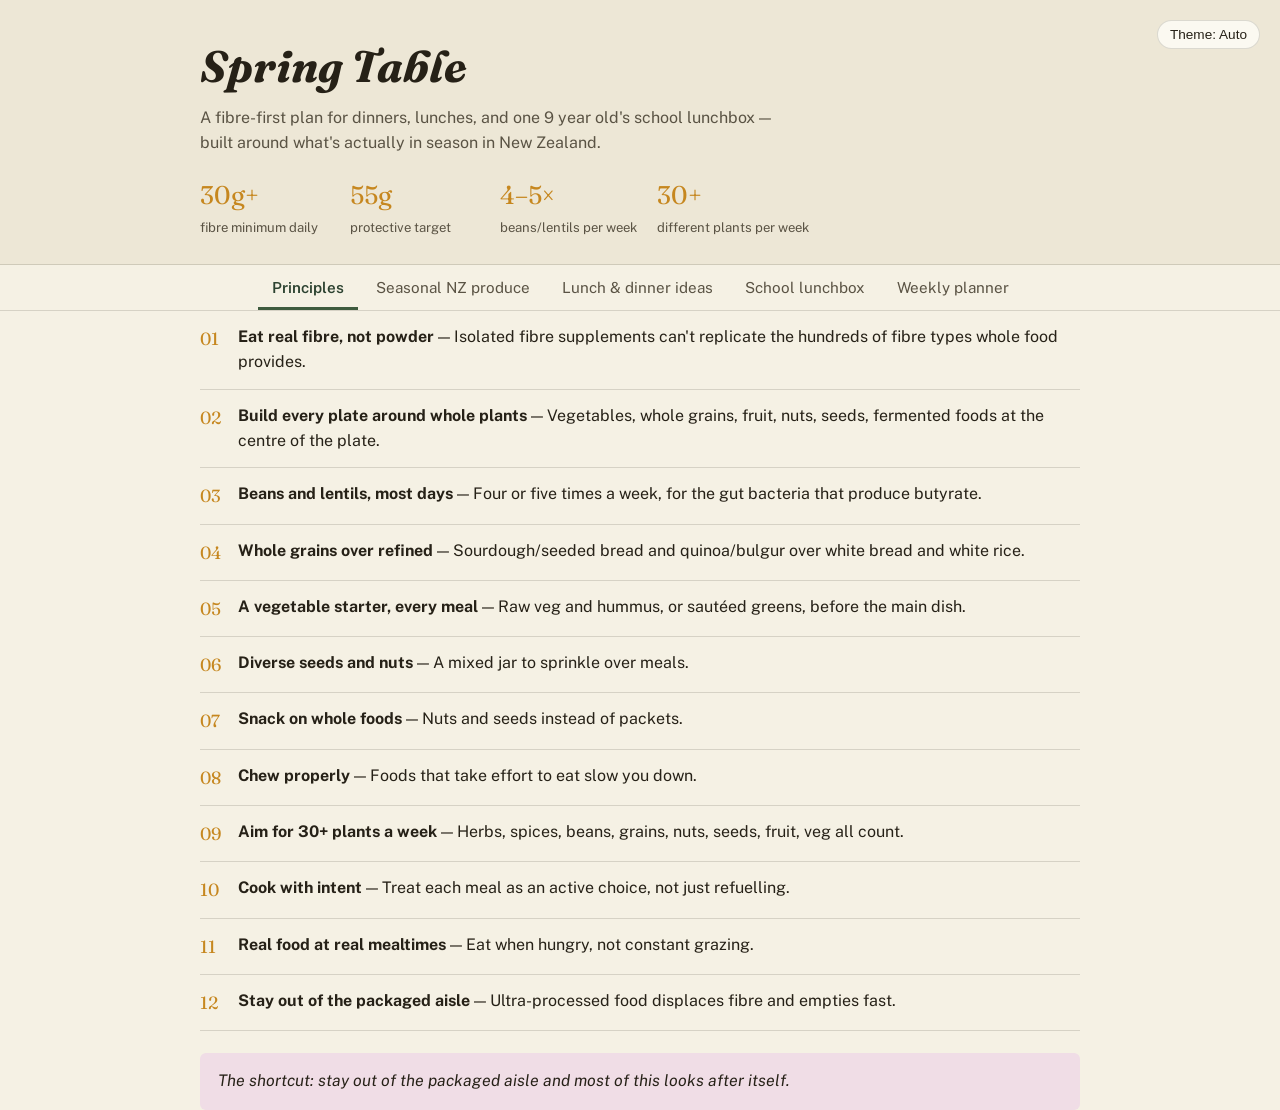
==== index.html @ 610c63c5 "Build Spring Table static app from spec Single-file HTML/CSS/JS app implementing all five sections f" ====
<!doctype html>
<html lang="en">
<head>
<meta charset="utf-8">
<meta name="viewport" content="width=device-width, initial-scale=1">
<title>Spring Table</title>
<meta name="description" content="A fibre-first meal planner for lunches, dinners, and a school lunchbox, built around New Zealand seasonal produce.">
<link rel="preconnect" href="https://fonts.googleapis.com">
<link rel="preconnect" href="https://fonts.gstatic.com" crossorigin>
<link href="https://fonts.googleapis.com/css2?family=Fraunces:ital,opsz,wght@0,9..144,300..700;1,9..144,300..700&family=Public+Sans:wght@400;500;600;700&display=swap" rel="stylesheet">
<style>
  :root {
    --paper: #F5F1E4;
    --paper-2: #EDE7D6;
    --ink: #262117;
    --ink-soft: #5A5344;
    --fern: #3E5B3E;
    --fern-deep: #2C4230;
    --mustard: #C6871F;
    --plum: #6E2F4C;
    --plum-soft: #F0DDE6;
    --line: rgba(38,33,23,.15);
    --card: #FBF9F1;
  }
  @media (prefers-color-scheme: dark) {
    :root {
      --paper: #1B1A15;
      --paper-2: #262319;
      --ink: #EDE8DA;
      --ink-soft: #B8AF9C;
      --fern: #7CB07C;
      --fern-deep: #9CCB9C;
      --mustard: #E2A94A;
      --plum: #D98BB0;
      --plum-soft: #3A2530;
      --line: rgba(237,232,218,.18);
      --card: #221F18;
    }
  }
  :root[data-theme="dark"] {
    --paper: #1B1A15; --paper-2: #262319; --ink: #EDE8DA; --ink-soft: #B8AF9C;
    --fern: #7CB07C; --fern-deep: #9CCB9C; --mustard: #E2A94A; --plum: #D98BB0;
    --plum-soft: #3A2530; --line: rgba(237,232,218,.18); --card: #221F18;
  }
  :root[data-theme="light"] {
    --paper: #F5F1E4; --paper-2: #EDE7D6; --ink: #262117; --ink-soft: #5A5344;
    --fern: #3E5B3E; --fern-deep: #2C4230; --mustard: #C6871F; --plum: #6E2F4C;
    --plum-soft: #F0DDE6; --line: rgba(38,33,23,.15); --card: #FBF9F1;
  }
  * { box-sizing: border-box; }
  html { color-scheme: light dark; }
  body {
    margin: 0;
    background: var(--paper);
    color: var(--ink);
    font-family: "Public Sans", system-ui, sans-serif;
    line-height: 1.55;
  }
  h1, h2, h3, .serif { font-family: "Fraunces", Georgia, serif; }
  a { color: var(--fern-deep); }
  .wrap { max-width: 920px; margin: 0 auto; padding: 0 20px; }

  .hero { background: var(--paper-2); border-bottom: 1px solid var(--line); padding: 32px 0 24px; position: relative; }
  .hero h1 { font-style: italic; font-size: clamp(2rem, 5vw, 2.75rem); margin: 0 0 6px; }
  .hero p.tagline { margin: 0 0 20px; color: var(--ink-soft); max-width: 60ch; }
  .theme-toggle {
    position: absolute; top: 20px; right: 20px;
    background: var(--card); border: 1px solid var(--line); border-radius: 999px;
    padding: 6px 12px; font-size: .85rem; color: var(--ink); cursor: pointer;
  }
  .stats { display: flex; flex-wrap: wrap; gap: 20px; }
  .stat { min-width: 130px; }
  .stat .num { font-family: "Fraunces", serif; font-size: 1.6rem; color: var(--mustard); display: block; }
  .stat .label { font-size: .82rem; color: var(--ink-soft); }

  nav.tabs {
    display: flex; gap: 4px; overflow-x: auto; border-bottom: 1px solid var(--line);
    background: var(--paper); position: sticky; top: 0; z-index: 5;
  }
  nav.tabs .wrap { display: flex; gap: 4px; }
  nav.tabs button {
    flex: 0 0 auto; background: none; border: none; border-bottom: 3px solid transparent;
    padding: 14px 14px 11px; font-size: .95rem; font-family: inherit; color: var(--ink-soft);
    cursor: pointer; white-space: nowrap;
  }
  nav.tabs button[aria-selected="true"] { color: var(--fern-deep); border-bottom-color: var(--fern); font-weight: 600; }

  main { padding: 28px 0 60px; }
  .panel { display: none; }
  .panel.active { display: block; }

  /* Principles */
  .principle-list { list-style: none; margin: 0; padding: 0; }
  .principle-list li { display: flex; gap: 16px; padding: 14px 0; border-bottom: 1px solid var(--line); }
  .principle-list .pnum { font-family: "Fraunces", serif; color: var(--mustard); font-size: 1.1rem; min-width: 2ch; }
  .principle-list .ptitle { font-weight: 700; }
  .callout {
    margin-top: 22px; padding: 16px 18px; background: var(--plum-soft); color: var(--ink);
    border-radius: 6px; font-style: italic;
  }

  /* Pills */
  .pillrow { display: flex; flex-wrap: wrap; gap: 8px; margin: 6px 0 18px; }
  .pill {
    border: 1px solid var(--line); background: var(--card); color: var(--ink);
    border-radius: 999px; padding: 6px 13px; font-size: .85rem; cursor: pointer; font-family: inherit;
  }
  .pill[aria-pressed="true"] { background: var(--fern); border-color: var(--fern); color: #fff; }
  .pill.tag-cat { background: var(--fern-deep); border-color: var(--fern-deep); color: #fff; cursor: default; font-size: .78rem; padding: 3px 10px; }
  .pill.tag-season { background: var(--mustard); border-color: var(--mustard); color: #2a1c04; cursor: default; font-size: .78rem; padding: 3px 10px; }
  .pill.static { cursor: default; }

  h3.groupname { margin: 18px 0 6px; font-size: 1rem; color: var(--ink-soft); text-transform: uppercase; letter-spacing: .04em; }

  /* Ideas */
  .filter-block { margin-bottom: 4px; }
  .filter-label { font-size: .8rem; color: var(--ink-soft); margin: 10px 0 4px; }
  .idea-count { color: var(--ink-soft); font-size: .9rem; margin: 4px 0 18px; }
  .idea-card { border-top: 1px solid var(--line); }
  .idea-card:last-child { border-bottom: 1px solid var(--line); }
  .idea-header {
    display: flex; align-items: center; gap: 14px; padding: 14px 0; cursor: pointer; background: none; border: none;
    width: 100%; text-align: left; font-family: inherit; color: inherit;
  }
  .idea-header .idea-main { flex: 1; min-width: 0; }
  .idea-header .idea-title { font-weight: 700; margin: 0 0 3px; }
  .idea-header .idea-desc { color: var(--ink-soft); font-size: .92rem; margin: 0 0 6px; }
  .idea-tags { display: flex; gap: 6px; flex-wrap: wrap; }
  .chevron { transition: transform .15s ease; flex: 0 0 auto; background: none; border: none; font-size: 1.1rem; color: var(--ink-soft); cursor: pointer; }
  .idea-card.expanded .chevron { transform: rotate(180deg); }
  .idea-body { display: none; padding: 0 0 22px; }
  .idea-card.expanded .idea-body { display: block; }
  .idea-cols { display: grid; grid-template-columns: 1fr 1fr; gap: 24px; }
  .idea-cols h4 { margin: 0 0 8px; font-size: .85rem; text-transform: uppercase; letter-spacing: .04em; color: var(--ink-soft); }
  .idea-cols ul, .idea-cols ol { margin: 0; padding-left: 20px; }
  .idea-cols li { margin-bottom: 4px; }
  .btn {
    display: inline-block; background: var(--fern); color: #fff; border: none; border-radius: 6px;
    padding: 9px 16px; font-size: .9rem; font-family: inherit; cursor: pointer;
  }
  .btn.secondary { background: var(--card); color: var(--ink); border: 1px solid var(--line); }
  .btn.plum { background: var(--plum); }
  .add-planner-btn { margin-top: 14px; }

  /* Lunchbox */
  .lunchbox-grid { display: grid; grid-template-columns: 1fr 1.2fr; gap: 32px; }
  .box-list { list-style: none; margin: 0 0 14px; padding: 0; min-height: 40px; }
  .box-list li {
    display: flex; justify-content: space-between; align-items: center; gap: 10px;
    background: var(--card); border: 1px solid var(--line); border-radius: 6px;
    padding: 9px 12px; margin-bottom: 8px;
  }
  .box-list button.remove { background: none; border: none; color: var(--plum); font-size: 1rem; cursor: pointer; }
  .box-empty { font-style: italic; color: var(--ink-soft); }
  .box-actions { display: flex; gap: 10px; margin-bottom: 18px; }
  .advisory {
    background: var(--plum-soft); border-radius: 6px; padding: 12px 14px; font-size: .88rem; color: var(--ink); margin-top: 20px;
  }

  /* Planner */
  .planner-actions { display: flex; gap: 10px; flex-wrap: wrap; margin-bottom: 14px; }
  .planner-scroll { overflow-x: auto; }
  table.planner { border-collapse: collapse; width: 100%; min-width: 720px; }
  table.planner th, table.planner td { border: 1px solid var(--line); padding: 8px; vertical-align: top; }
  table.planner th { background: var(--paper-2); font-weight: 600; font-size: .85rem; text-align: left; }
  table.planner td.rowlabel { background: var(--paper-2); font-weight: 600; font-size: .85rem; white-space: nowrap; }
  table.planner textarea {
    width: 100%; min-height: 64px; resize: vertical; border: 1px solid transparent; background: transparent;
    color: var(--ink); font-family: inherit; font-size: .88rem; padding: 4px;
  }
  table.planner textarea:focus { outline: 2px solid var(--fern); border-radius: 3px; }
  .planner-status { min-height: 1.2em; color: var(--fern-deep); font-size: .88rem; margin-top: 10px; }

  #toast {
    position: fixed; left: 50%; bottom: 22px; transform: translateX(-50%);
    background: var(--ink); color: var(--paper); padding: 10px 18px; border-radius: 6px;
    font-size: .88rem; opacity: 0; pointer-events: none; transition: opacity .2s ease; z-index: 50;
  }
  #toast.show { opacity: 1; }

  @media (max-width: 640px) {
    .idea-cols { grid-template-columns: 1fr; }
    .lunchbox-grid { grid-template-columns: 1fr; }
  }
</style>
</head>
<body>

<header class="hero">
  <div class="wrap">
    <button class="theme-toggle" id="themeToggle" type="button" aria-label="Toggle colour theme">Theme: Auto</button>
    <h1>Spring Table</h1>
    <p class="tagline">A fibre-first plan for dinners, lunches, and one 9 year old's school lunchbox — built around what's actually in season in New Zealand.</p>
    <div class="stats">
      <div class="stat"><span class="num">30g+</span><span class="label">fibre minimum daily</span></div>
      <div class="stat"><span class="num">55g</span><span class="label">protective target</span></div>
      <div class="stat"><span class="num">4–5×</span><span class="label">beans/lentils per week</span></div>
      <div class="stat"><span class="num">30+</span><span class="label">different plants per week</span></div>
    </div>
  </div>
</header>

<nav class="tabs" role="tablist" aria-label="Sections">
  <div class="wrap">
    <button role="tab" data-tab="principles" aria-selected="true">Principles</button>
    <button role="tab" data-tab="seasonal" aria-selected="false">Seasonal NZ produce</button>
    <button role="tab" data-tab="ideas" aria-selected="false">Lunch &amp; dinner ideas</button>
    <button role="tab" data-tab="lunchbox" aria-selected="false">School lunchbox</button>
    <button role="tab" data-tab="planner" aria-selected="false">Weekly planner</button>
  </div>
</nav>

<main class="wrap">

  <section id="tab-principles" class="panel active" role="tabpanel">
    <ol class="principle-list" id="principleList"></ol>
    <div class="callout">The shortcut: stay out of the packaged aisle and most of this looks after itself.</div>
  </section>

  <section id="tab-seasonal" class="panel" role="tabpanel">
    <div class="pillrow" id="seasonPicker"></div>
    <div id="seasonalContent"></div>
  </section>

  <section id="tab-ideas" class="panel" role="tabpanel">
    <div class="filter-block">
      <div class="filter-label">Category</div>
      <div class="pillrow" id="catFilter"></div>
      <div class="filter-label">Season</div>
      <div class="pillrow" id="seasonFilter"></div>
    </div>
    <p class="idea-count" id="ideaCount"></p>
    <div id="ideaList"></div>
  </section>

  <section id="tab-lunchbox" class="panel" role="tabpanel">
    <div class="lunchbox-grid">
      <div>
        <h2>Today's box</h2>
        <ul class="box-list" id="boxList"></ul>
        <div class="box-actions">
          <button class="btn secondary" id="clearBoxBtn" type="button">Clear box</button>
          <button class="btn" id="surpriseBtn" type="button">Surprise me</button>
        </div>
        <div class="advisory">Most NZ primary schools ask for nut-free lunchboxes. The list on the right favours seeds over nuts — swap in nut butters only if your school allows them.</div>
      </div>
      <div id="componentPicker"></div>
    </div>
  </section>

  <section id="tab-planner" class="panel" role="tabpanel">
    <div class="planner-actions">
      <button class="btn" id="fillDinnersBtn" type="button">Fill empty dinners from idea bank</button>
      <button class="btn plum" id="clearWeekBtn" type="button">Clear week</button>
    </div>
    <div class="planner-scroll">
      <table class="planner" id="plannerTable"></table>
    </div>
    <p class="planner-status" id="plannerStatus" role="status" aria-live="polite"></p>
  </section>

</main>

<div id="toast" role="status" aria-live="polite"></div>

<script>
(function () {
  "use strict";

  /* ---------- data ---------- */

  var principles = [
    ["Eat real fibre, not powder", "Isolated fibre supplements can't replicate the hundreds of fibre types whole food provides."],
    ["Build every plate around whole plants", "Vegetables, whole grains, fruit, nuts, seeds, fermented foods at the centre of the plate."],
    ["Beans and lentils, most days", "Four or five times a week, for the gut bacteria that produce butyrate."],
    ["Whole grains over refined", "Sourdough/seeded bread and quinoa/bulgur over white bread and white rice."],
    ["A vegetable starter, every meal", "Raw veg and hummus, or sautéed greens, before the main dish."],
    ["Diverse seeds and nuts", "A mixed jar to sprinkle over meals."],
    ["Snack on whole foods", "Nuts and seeds instead of packets."],
    ["Chew properly", "Foods that take effort to eat slow you down."],
    ["Aim for 30+ plants a week", "Herbs, spices, beans, grains, nuts, seeds, fruit, veg all count."],
    ["Cook with intent", "Treat each meal as an active choice, not just refuelling."],
    ["Real food at real mealtimes", "Eat when hungry, not constant grazing."],
    ["Stay out of the packaged aisle", "Ultra-processed food displaces fibre and empties fast."]
  ];

  var seasons = ["Spring", "Summer", "Autumn", "Winter"];

  var seasonalProduce = {
    Spring: {
      Vegetables: ["asparagus", "broad beans", "peas", "spring onions", "silverbeet", "spinach", "new potatoes", "radishes", "lettuce", "rocket", "broccoli"],
      Fruit: ["late navel oranges", "tangelos", "rhubarb", "first strawberries (late Nov)"],
      Herbs: ["mint", "chives", "parsley", "dill"]
    },
    Summer: {
      Vegetables: ["courgette", "tomatoes", "corn", "green beans", "cucumber", "capsicum", "beetroot", "lettuce"],
      Fruit: ["strawberries", "cherries", "apricots", "peaches", "nectarines", "blueberries", "watermelon", "plums"],
      Herbs: ["basil", "coriander", "mint"]
    },
    Autumn: {
      Vegetables: ["pumpkin", "kumara", "silverbeet", "leeks", "cauliflower", "brussels sprouts", "mushrooms", "celery"],
      Fruit: ["apples", "pears", "feijoas", "persimmons", "grapes", "quince"],
      Herbs: ["sage", "thyme", "rosemary"]
    },
    Winter: {
      Vegetables: ["broccoli", "cabbage", "cauliflower", "kale", "leeks", "swede", "parsnip", "carrots", "silverbeet"],
      Fruit: ["oranges", "mandarins", "lemons", "grapefruit", "tamarillos"],
      Herbs: ["rosemary", "thyme", "bay"]
    }
  };

  var categories = ["Beans & lentils", "Grain bowls", "Soups", "Fish & eggs", "Vegetable starters", "Snacks", "Pasta & one-pot", "Roasts & traybakes", "Salads"];

  var recipes = [
    { cat: "Beans & lentils", season: "Winter", title: "Red lentil & silverbeet dahl", desc: "A quick spiced dahl loaded with silverbeet.",
      ingredients: ["1 cup red lentils, rinsed", "1 onion, diced", "2 cloves garlic, crushed", "1 tbsp curry powder", "1 bunch silverbeet, shredded", "400ml coconut milk"],
      steps: ["Sauté onion and garlic until soft.", "Add curry powder, lentils, coconut milk and 2 cups water; simmer 20 minutes.", "Stir through silverbeet until wilted.", "Serve with rice or flatbread."] },
    { cat: "Beans & lentils", season: "Spring", title: "White bean & broad bean stew", desc: "A light spring stew of two beans and fresh herbs.",
      ingredients: ["2 cans white beans, drained", "1 cup broad beans, podded", "1 leek, sliced", "2 cups vegetable stock", "1 tbsp olive oil", "handful parsley, chopped"],
      steps: ["Soften leek in olive oil.", "Add stock and white beans; simmer 10 minutes.", "Stir in broad beans for the final 3 minutes.", "Finish with parsley and a squeeze of lemon."] },
    { cat: "Beans & lentils", season: "Summer", title: "Black bean & sweetcorn tacos", desc: "Smoky black beans and charred corn in soft tacos.",
      ingredients: ["2 cans black beans, drained", "2 corn cobs, kernels cut off", "1 tsp smoked paprika", "8 small tortillas", "1 avocado, sliced", "lime wedges"],
      steps: ["Char corn kernels in a hot dry pan.", "Add black beans and paprika; warm through.", "Warm tortillas and fill with the bean mix.", "Top with avocado and a squeeze of lime."] },
    { cat: "Beans & lentils", season: "Spring", title: "Chickpea & spinach curry", desc: "A fast midweek curry built on pantry chickpeas.",
      ingredients: ["2 cans chickpeas, drained", "1 onion, diced", "2 tbsp curry paste", "400g tin tomatoes", "200g spinach", "1 cup rice, cooked"],
      steps: ["Fry onion until soft, then stir in curry paste.", "Add tomatoes and chickpeas; simmer 15 minutes.", "Stir through spinach until wilted.", "Serve over rice."] },
    { cat: "Beans & lentils", season: "Autumn", title: "Puy lentil & mushroom ragù", desc: "An earthy lentil ragù for pasta or mash.",
      ingredients: ["1 cup puy lentils", "300g mushrooms, sliced", "1 onion, diced", "2 cloves garlic", "400g tin tomatoes", "1 tsp thyme"],
      steps: ["Cook lentils in water until just tender; drain.", "Fry onion, garlic and mushrooms until golden.", "Add tomatoes, thyme and lentils; simmer 15 minutes.", "Serve over pasta or mashed potato."] },
    { cat: "Beans & lentils", season: "Summer", title: "Butter bean & tomato bake", desc: "A one-dish bake of butter beans in a rich tomato sauce.",
      ingredients: ["2 cans butter beans, drained", "400g tin tomatoes", "1 onion, sliced", "2 cloves garlic", "1 tsp oregano", "feta, crumbled"],
      steps: ["Combine beans, tomatoes, onion, garlic and oregano in a baking dish.", "Bake at 200°C for 30 minutes.", "Scatter feta over the top before serving.", "Serve with crusty bread."] },
    { cat: "Beans & lentils", season: "Any", title: "Three-bean chilli", desc: "A hearty chilli that works from any pantry shelf.",
      ingredients: ["1 can each kidney, black and cannellini beans", "1 onion, diced", "2 tbsp chilli powder", "400g tin tomatoes", "1 capsicum, diced"],
      steps: ["Fry onion and capsicum until soft.", "Stir in chilli powder, tomatoes and beans.", "Simmer 20 minutes, stirring occasionally.", "Serve with rice or in a wrap."] },
    { cat: "Beans & lentils", season: "Summer", title: "Moroccan chickpea & apricot stew", desc: "A warmly spiced stew balancing chickpeas and dried apricot.",
      ingredients: ["2 cans chickpeas, drained", "1/2 cup dried apricots, chopped", "1 onion, diced", "1 tbsp ras el hanout", "400g tin tomatoes", "handful coriander"],
      steps: ["Fry onion until soft, then add ras el hanout.", "Add tomatoes, chickpeas and apricots; simmer 20 minutes.", "Adjust seasoning to taste.", "Finish with coriander."] },

    { cat: "Grain bowls", season: "Spring", title: "Quinoa spring bowl", desc: "Quinoa topped with the first spring vegetables.",
      ingredients: ["1 cup quinoa, cooked", "1 cup asparagus, blanched", "1/2 cup peas", "radishes, sliced", "2 tbsp olive oil", "lemon juice"],
      steps: ["Arrange quinoa in a bowl.", "Top with asparagus, peas and radish.", "Dress with olive oil and lemon juice.", "Season and serve."] },
    { cat: "Grain bowls", season: "Summer", title: "Bulgur tabbouleh with white beans", desc: "A herb-heavy tabbouleh bulked out with white beans.",
      ingredients: ["1 cup bulgur, soaked", "1 can white beans, drained", "2 tomatoes, diced", "large bunch parsley, chopped", "lemon juice", "2 tbsp olive oil"],
      steps: ["Fluff soaked bulgur with a fork.", "Fold through beans, tomato and parsley.", "Dress with lemon juice and olive oil.", "Chill briefly before serving."] },
    { cat: "Grain bowls", season: "Autumn", title: "Farro & roast pumpkin bowl", desc: "Nutty farro with sweet roasted pumpkin.",
      ingredients: ["1 cup farro, cooked", "2 cups pumpkin, cubed", "1 tbsp olive oil", "handful walnuts", "feta, crumbled", "rocket"],
      steps: ["Roast pumpkin with olive oil at 200°C for 25 minutes.", "Combine farro and rocket in a bowl.", "Top with roast pumpkin, walnuts and feta.", "Season to taste."] },
    { cat: "Grain bowls", season: "Winter", title: "Buckwheat & roasted veg bowl", desc: "Roasted winter roots over hearty buckwheat.",
      ingredients: ["1 cup buckwheat, cooked", "2 cups carrot and swede, cubed", "1 tbsp olive oil", "handful pumpkin seeds", "tahini", "lemon juice"],
      steps: ["Roast carrot and swede with olive oil at 200°C for 30 minutes.", "Spoon buckwheat into bowls.", "Top with roast vegetables and pumpkin seeds.", "Drizzle with tahini loosened with lemon juice."] },
    { cat: "Grain bowls", season: "Summer", title: "Brown rice & edamame bowl", desc: "A simple sesame bowl built for hot evenings.",
      ingredients: ["1 cup brown rice, cooked", "1 cup edamame, podded", "1 carrot, grated", "1 tbsp sesame oil", "soy sauce", "sesame seeds"],
      steps: ["Spoon rice into bowls.", "Top with edamame and grated carrot.", "Dress with sesame oil and soy sauce.", "Scatter with sesame seeds."] },
    { cat: "Grain bowls", season: "Winter", title: "Freekeh & roasted cauliflower bowl", desc: "Smoky roasted cauliflower over chewy freekeh.",
      ingredients: ["1 cup freekeh, cooked", "1/2 cauliflower, cut into florets", "1 tsp cumin", "2 tbsp olive oil", "yoghurt", "mint"],
      steps: ["Toss cauliflower with cumin and oil; roast at 220°C for 20 minutes.", "Spoon freekeh into bowls.", "Top with roasted cauliflower.", "Finish with yoghurt and mint."] },

    { cat: "Soups", season: "Any", title: "Minestrone with borlotti beans", desc: "A classic vegetable soup thickened with borlotti beans.",
      ingredients: ["1 can borlotti beans, drained", "1 onion, diced", "2 carrots, diced", "2 celery stalks, diced", "400g tin tomatoes", "1 cup small pasta"],
      steps: ["Sauté onion, carrot and celery until soft.", "Add tomatoes, beans and 1L water; simmer 15 minutes.", "Add pasta and cook until tender.", "Season and serve."] },
    { cat: "Soups", season: "Spring", title: "Spring pea & mint soup", desc: "A bright, quick soup for the first warm weeks.",
      ingredients: ["3 cups peas, fresh or frozen", "1 onion, diced", "2 cups vegetable stock", "handful mint leaves", "1 tbsp olive oil", "yoghurt to serve"],
      steps: ["Soften onion in olive oil.", "Add stock and peas; simmer 5 minutes.", "Blend with mint until smooth.", "Serve with a swirl of yoghurt."] },
    { cat: "Soups", season: "Winter", title: "Red lentil & carrot soup", desc: "A warming, simple soup for cold nights.",
      ingredients: ["1 cup red lentils", "3 carrots, chopped", "1 onion, diced", "1 tsp cumin", "1L vegetable stock", "lemon juice"],
      steps: ["Sauté onion and cumin until fragrant.", "Add carrots, lentils and stock; simmer 20 minutes.", "Blend until smooth.", "Finish with a squeeze of lemon."] },
    { cat: "Soups", season: "Autumn", title: "Kumara & coconut soup", desc: "A silky soup pairing kumara with coconut milk.",
      ingredients: ["3 kumara, peeled and chopped", "1 onion, diced", "1 tbsp curry powder", "400ml coconut milk", "2 cups vegetable stock", "coriander"],
      steps: ["Sauté onion and curry powder until fragrant.", "Add kumara, coconut milk and stock; simmer 20 minutes.", "Blend until smooth.", "Top with coriander."] },
    { cat: "Soups", season: "Winter", title: "Silverbeet & white bean soup", desc: "A simple green soup built on white beans.",
      ingredients: ["2 cans white beans, drained", "1 bunch silverbeet, shredded", "1 onion, diced", "2 cloves garlic", "1L vegetable stock", "parmesan"],
      steps: ["Sauté onion and garlic until soft.", "Add stock and beans; simmer 10 minutes, then partly mash.", "Stir through silverbeet until wilted.", "Serve with grated parmesan."] },
    { cat: "Soups", season: "Summer", title: "Tomato & butter bean soup", desc: "A rich tomato soup made hearty with butter beans.",
      ingredients: ["800g tin tomatoes", "1 can butter beans, drained", "1 onion, diced", "2 cloves garlic", "1 tsp oregano", "basil to serve"],
      steps: ["Sauté onion and garlic until soft.", "Add tomatoes, beans and oregano; simmer 15 minutes.", "Blend partially for texture.", "Top with torn basil."] },

    { cat: "Fish & eggs", season: "Any", title: "Baked fish, sautéed greens, lentils", desc: "A simple protein-and-fibre plate for any night.",
      ingredients: ["2 fish fillets", "1 cup lentils, cooked", "2 cups greens, shredded", "1 tbsp olive oil", "lemon", "garlic"],
      steps: ["Bake fish at 200°C for 12 minutes.", "Sauté greens and garlic in olive oil.", "Warm the lentils through.", "Plate together with a squeeze of lemon."] },
    { cat: "Fish & eggs", season: "Any", title: "Veg-loaded frittata", desc: "A flexible frittata for using up whatever vegetables are on hand.",
      ingredients: ["6 eggs", "2 cups mixed vegetables, chopped", "1 onion, diced", "1/4 cup milk", "feta, crumbled", "herbs"],
      steps: ["Sauté onion and vegetables until soft.", "Whisk eggs with milk and pour over the vegetables.", "Cook gently until mostly set, then scatter feta.", "Finish under the grill until set."] },
    { cat: "Fish & eggs", season: "Winter", title: "Salmon, broccoli & farro tray", desc: "A tray bake pairing salmon with winter broccoli.",
      ingredients: ["2 salmon fillets", "2 cups broccoli florets", "1 cup farro, cooked", "1 tbsp olive oil", "lemon", "garlic"],
      steps: ["Toss broccoli with oil and garlic on a tray.", "Roast at 200°C for 10 minutes, then add salmon.", "Roast a further 10 minutes until cooked through.", "Serve over farro with lemon."] },
    { cat: "Fish & eggs", season: "Summer", title: "Shakshuka with chickpeas", desc: "Eggs poached in a spiced tomato sauce with chickpeas.",
      ingredients: ["6 eggs", "1 can chickpeas, drained", "800g tin tomatoes", "1 onion, diced", "1 tsp cumin", "1 tsp paprika"],
      steps: ["Sauté onion with cumin and paprika.", "Add tomatoes and chickpeas; simmer 10 minutes.", "Make wells and crack in the eggs.", "Cover and cook until eggs are just set."] },
    { cat: "Fish & eggs", season: "Spring", title: "Tuna, white bean & rocket salad", desc: "A quick pantry salad with fresh spring rocket.",
      ingredients: ["2 cans tuna, drained", "1 can white beans, drained", "2 cups rocket", "1/2 red onion, sliced thin", "olive oil", "lemon juice"],
      steps: ["Combine tuna, beans, onion and rocket in a bowl.", "Dress with olive oil and lemon juice.", "Toss gently to combine.", "Season and serve."] },
    { cat: "Fish & eggs", season: "Any", title: "Miso-baked fish with brown rice & greens", desc: "A savoury miso glaze on baked fish, served with rice.",
      ingredients: ["2 fish fillets", "2 tbsp miso paste", "1 tbsp honey", "1 cup brown rice, cooked", "2 cups greens, steamed", "sesame seeds"],
      steps: ["Mix miso and honey and spread over fish.", "Bake at 200°C for 12 minutes.", "Steam the greens until just tender.", "Serve fish over rice and greens, scattered with sesame seeds."] },

    { cat: "Vegetable starters", season: "Any", title: "Raw veg + hummus plate", desc: "The simplest possible plant-forward starter.",
      ingredients: ["hummus", "carrot sticks", "cucumber sticks", "capsicum strips", "snap peas", "olive oil"],
      steps: ["Spread hummus over a plate.", "Arrange raw vegetables around it.", "Drizzle with olive oil.", "Serve immediately."] },
    { cat: "Vegetable starters", season: "Winter", title: "Olive-oil sautéed greens", desc: "A fast, simple way to get greens onto the plate.",
      ingredients: ["2 bunches seasonal greens", "2 cloves garlic, sliced", "2 tbsp olive oil", "chilli flakes", "lemon juice"],
      steps: ["Warm olive oil and garlic in a pan.", "Add greens and cook until wilted.", "Season with chilli flakes.", "Finish with lemon juice."] },
    { cat: "Vegetable starters", season: "Spring", title: "Roasted asparagus with lemon", desc: "A five-minute spring classic.",
      ingredients: ["1 bunch asparagus", "1 tbsp olive oil", "1 lemon", "parmesan shavings", "black pepper"],
      steps: ["Toss asparagus with olive oil.", "Roast at 220°C for 8 minutes.", "Squeeze lemon over the top.", "Finish with parmesan shavings."] },
    { cat: "Vegetable starters", season: "Winter", title: "Charred broccoli with tahini", desc: "Blackened broccoli against a creamy tahini sauce.",
      ingredients: ["1 head broccoli, cut into florets", "2 tbsp olive oil", "2 tbsp tahini", "lemon juice", "garlic", "sesame seeds"],
      steps: ["Char broccoli in a hot dry pan or under the grill.", "Whisk tahini with lemon juice, garlic and water.", "Spoon sauce over the broccoli.", "Scatter with sesame seeds."] },
    { cat: "Vegetable starters", season: "Autumn", title: "Beetroot & walnut small plate", desc: "An earthy small plate for the start of a meal.",
      ingredients: ["3 beetroot, roasted and sliced", "handful walnuts, toasted", "soft cheese", "olive oil", "balsamic vinegar"],
      steps: ["Arrange beetroot slices on a plate.", "Scatter with walnuts and soft cheese.", "Drizzle with olive oil and balsamic.", "Serve at room temperature."] },

    { cat: "Snacks", season: "Any", title: "Seed and nut mix jar", desc: "A jar of mixed seeds and nuts to sprinkle or snack on.",
      ingredients: ["pumpkin seeds", "sunflower seeds", "almonds", "walnuts", "dried cranberries"],
      steps: ["Combine all ingredients in a jar.", "Shake to mix.", "Store in a cool, dry place.", "Sprinkle over meals or eat by the handful."] },
    { cat: "Snacks", season: "Any", title: "Roasted chickpeas", desc: "A crunchy, salty snack straight from a tin of chickpeas.",
      ingredients: ["2 cans chickpeas, drained and dried", "2 tbsp olive oil", "1 tsp paprika", "salt"],
      steps: ["Toss chickpeas with oil, paprika and salt.", "Spread on a tray.", "Roast at 200°C for 30 minutes, shaking halfway.", "Cool before serving."] },
    { cat: "Snacks", season: "Autumn", title: "Apple & seed butter plate", desc: "A simple sliced-apple snack with seed butter.",
      ingredients: ["2 apples, sliced", "2 tbsp seed butter", "cinnamon", "pumpkin seeds"],
      steps: ["Arrange apple slices on a plate.", "Spoon seed butter alongside for dipping.", "Dust with cinnamon.", "Scatter with pumpkin seeds."] },
    { cat: "Snacks", season: "Any", title: "Hummus & veg sticks", desc: "A grab-and-go plant snack.",
      ingredients: ["hummus", "carrot sticks", "celery sticks", "cucumber sticks"],
      steps: ["Spoon hummus into a small container.", "Cut vegetables into sticks.", "Pack together.", "Eat within the day."] },
    { cat: "Snacks", season: "Any", title: "Homemade seed & oat bars", desc: "Nut-free bars that travel well, including in a school bag.",
      ingredients: ["2 cups rolled oats", "1/2 cup mixed seeds", "1/3 cup honey", "1/4 cup melted butter", "pinch salt"],
      steps: ["Mix oats, seeds and salt in a bowl.", "Stir through melted honey and butter.", "Press into a lined tin.", "Bake at 160°C for 20 minutes, then cool and cut into bars."] },

    { cat: "Pasta & one-pot", season: "Winter", title: "Wholegrain pasta with white beans & greens", desc: "A store-cupboard pasta dressed up with greens.",
      ingredients: ["300g wholegrain pasta", "1 can white beans, drained", "2 cups greens, shredded", "2 cloves garlic", "olive oil", "parmesan"],
      steps: ["Cook pasta according to packet instructions.", "Sauté garlic and greens in olive oil.", "Toss through pasta and beans, with a splash of pasta water.", "Finish with parmesan."] },
    { cat: "Pasta & one-pot", season: "Any", title: "Lentil bolognese", desc: "A meat-free bolognese built on green lentils.",
      ingredients: ["1 cup green lentils, cooked", "1 onion, diced", "2 carrots, diced", "800g tin tomatoes", "1 tsp oregano", "pasta to serve"],
      steps: ["Sauté onion and carrot until soft.", "Add tomatoes, oregano and lentils; simmer 20 minutes.", "Cook pasta according to packet instructions.", "Serve the sauce over pasta."] },
    { cat: "Pasta & one-pot", season: "Any", title: "One-pot chickpea & orzo stew", desc: "A single-pot stew that thickens as the orzo cooks.",
      ingredients: ["2 cans chickpeas, drained", "1 cup orzo", "800g tin tomatoes", "1 onion, diced", "2 cloves garlic", "spinach"],
      steps: ["Sauté onion and garlic until soft.", "Add tomatoes, chickpeas and 3 cups water; bring to a simmer.", "Stir in orzo and cook until tender.", "Stir through spinach to wilt."] },
    { cat: "Pasta & one-pot", season: "Autumn", title: "Pearl barley & mushroom risotto-style", desc: "A creamy, stirred barley dish standing in for risotto.",
      ingredients: ["1 cup pearl barley", "300g mushrooms, sliced", "1 onion, diced", "1L vegetable stock", "parmesan", "thyme"],
      steps: ["Sauté onion and mushrooms until golden.", "Add barley and a ladle of stock, stirring until absorbed.", "Continue adding stock gradually until barley is tender.", "Finish with parmesan and thyme."] },
    { cat: "Pasta & one-pot", season: "Spring", title: "Wholewheat pasta primavera", desc: "A light pasta tossed with the first spring vegetables.",
      ingredients: ["300g wholewheat pasta", "1 cup asparagus, chopped", "1 cup peas", "2 tbsp olive oil", "parmesan", "lemon zest"],
      steps: ["Cook pasta, adding asparagus and peas for the final 3 minutes.", "Drain, reserving a little pasta water.", "Toss with olive oil and reserved water.", "Finish with parmesan and lemon zest."] },
    { cat: "Pasta & one-pot", season: "Summer", title: "Soba noodles with edamame & sesame", desc: "A cold noodle salad for hot evenings.",
      ingredients: ["200g soba noodles", "1 cup edamame, podded", "1 carrot, julienned", "2 tbsp soy sauce", "1 tbsp sesame oil", "sesame seeds"],
      steps: ["Cook soba noodles and rinse under cold water.", "Toss with edamame and carrot.", "Dress with soy sauce and sesame oil.", "Scatter with sesame seeds and chill before serving."] },

    { cat: "Roasts & traybakes", season: "Any", title: "Chickpea & roast veg tray bake", desc: "A one-tray dinner for a low-effort night.",
      ingredients: ["2 cans chickpeas, drained", "3 cups mixed vegetables, chopped", "2 tbsp olive oil", "1 tsp cumin", "lemon"],
      steps: ["Toss chickpeas and vegetables with oil and cumin.", "Spread on a tray.", "Roast at 200°C for 30 minutes.", "Finish with a squeeze of lemon."] },
    { cat: "Roasts & traybakes", season: "Autumn", title: "Roast kumara, broccoli & lentil traybake", desc: "Sweet kumara and broccoli roasted over green lentils.",
      ingredients: ["2 kumara, cubed", "2 cups broccoli florets", "1 cup lentils, cooked", "2 tbsp olive oil", "1 tsp smoked paprika"],
      steps: ["Toss kumara and broccoli with oil and paprika.", "Roast at 200°C for 25 minutes.", "Warm lentils through.", "Serve vegetables over the lentils."] },
    { cat: "Roasts & traybakes", season: "Winter", title: "Whole roast cauliflower with tahini", desc: "A whole cauliflower roasted until tender, dressed with tahini.",
      ingredients: ["1 whole cauliflower", "2 tbsp olive oil", "1 tsp cumin", "2 tbsp tahini", "lemon juice", "pomegranate seeds"],
      steps: ["Rub the whole cauliflower with oil and cumin.", "Roast at 200°C for 45 minutes until tender.", "Whisk tahini with lemon juice and water.", "Drizzle over the cauliflower and scatter with pomegranate seeds."] },
    { cat: "Roasts & traybakes", season: "Any", title: "Roast veg & haloumi traybake with chickpeas", desc: "Salty haloumi against sweet roasted vegetables.",
      ingredients: ["3 cups mixed vegetables, chopped", "1 can chickpeas, drained", "200g haloumi, sliced", "2 tbsp olive oil", "1 tsp oregano"],
      steps: ["Toss vegetables and chickpeas with oil and oregano.", "Roast at 200°C for 25 minutes.", "Add haloumi slices for the final 10 minutes.", "Serve straight from the tray."] },
    { cat: "Roasts & traybakes", season: "Summer", title: "Baked stuffed capsicums", desc: "Summer capsicums stuffed with a grain and bean filling.",
      ingredients: ["4 capsicums, halved and deseeded", "1 cup rice, cooked", "1 can black beans, drained", "1 cup corn kernels", "1 tsp cumin", "cheese, grated"],
      steps: ["Mix rice, beans, corn and cumin.", "Spoon into capsicum halves.", "Top with cheese.", "Bake at 190°C for 30 minutes."] },

    { cat: "Salads", season: "Any", title: "Lentil & roasted veg salad", desc: "A substantial salad built on lentils and roast vegetables.",
      ingredients: ["1 cup lentils, cooked", "2 cups roasted vegetables", "handful rocket", "2 tbsp olive oil", "balsamic vinegar"],
      steps: ["Roast vegetables until tender.", "Combine lentils, rocket and roasted vegetables.", "Dress with olive oil and balsamic.", "Toss and serve."] },
    { cat: "Salads", season: "Spring", title: "Broad bean, pea & feta salad", desc: "A green, fresh salad for the first weeks of spring.",
      ingredients: ["1 cup broad beans, podded", "1 cup peas", "feta, crumbled", "mint leaves", "olive oil", "lemon juice"],
      steps: ["Blanch broad beans and peas briefly.", "Combine with feta and mint.", "Dress with olive oil and lemon juice.", "Toss gently and serve."] },
    { cat: "Salads", season: "Summer", title: "Chickpea, cucumber & herb salad", desc: "A crisp, herby salad for hot days.",
      ingredients: ["2 cans chickpeas, drained", "1 cucumber, diced", "large bunch herbs, chopped", "2 tbsp olive oil", "lemon juice", "feta"],
      steps: ["Combine chickpeas, cucumber and herbs.", "Dress with olive oil and lemon juice.", "Crumble feta over the top.", "Toss and serve."] },
    { cat: "Salads", season: "Winter", title: "Kale & white bean caesar-style salad", desc: "A hearty winter salad standing in for caesar.",
      ingredients: ["1 bunch kale, shredded", "1 can white beans, drained", "parmesan, shaved", "2 tbsp olive oil", "1 tbsp lemon juice", "1 tsp dijon mustard"],
      steps: ["Massage kale with a little olive oil to soften.", "Whisk remaining olive oil, lemon juice and mustard.", "Toss kale with beans and dressing.", "Top with shaved parmesan."] },
    { cat: "Salads", season: "Autumn", title: "Beetroot, orange & walnut salad", desc: "A classic pairing of sweet beetroot and citrus.",
      ingredients: ["3 beetroot, roasted and sliced", "2 oranges, segmented", "handful walnuts, toasted", "soft cheese", "olive oil"],
      steps: ["Arrange beetroot and orange segments on a plate.", "Scatter with walnuts and soft cheese.", "Drizzle with olive oil.", "Serve at room temperature."] }
  ];
  recipes.forEach(function (r, i) { r.id = i; });

  var lunchboxGroups = [
    { name: "Whole grain base", items: ["Seeded sourdough sandwich", "Wholegrain wrap", "Leftover quinoa", "Bulgur salad", "Oat crackers"] },
    { name: "Protein & fibre", items: ["Hummus", "Boiled egg", "Roasted chickpeas", "Leftover lentil dahl", "Cheese cubes"] },
    { name: "Vegetables", items: ["Carrot sticks", "Cucumber rounds", "Cherry tomatoes", "Snap peas", "Capsicum strips"] },
    { name: "Fruit", items: ["Apple slices", "Mandarin", "Grapes", "Rhubarb & yoghurt pot", "Kiwifruit"] },
    { name: "Seeds (nut-free friendly)", items: ["Pumpkin seed mix", "Sunflower seed mix", "Roasted chickpeas (salted)", "Homemade seed & oat bar"] }
  ];

  var days = ["Mon", "Tue", "Wed", "Thu", "Fri", "Sat", "Sun"];
  var dayNames = { Mon: "Monday", Tue: "Tuesday", Wed: "Wednesday", Thu: "Thursday", Fri: "Friday", Sat: "Saturday", Sun: "Sunday" };

  /* ---------- storage helpers ---------- */

  function loadJSON(key, fallback) {
    try {
      var raw = localStorage.getItem(key);
      if (!raw) return fallback;
      var parsed = JSON.parse(raw);
      return parsed == null ? fallback : parsed;
    } catch (e) {
      return fallback;
    }
  }
  function saveJSON(key, value) {
    try {
      localStorage.setItem(key, JSON.stringify(value));
    } catch (e) { /* ignore write failures, e.g. private browsing */ }
  }

  /* ---------- toast ---------- */

  var toastEl = document.getElementById("toast");
  var toastToken = 0;
  function showToast(msg) {
    toastToken++;
    var myToken = toastToken;
    toastEl.textContent = msg;
    toastEl.classList.add("show");
    setTimeout(function () {
      if (myToken === toastToken) toastEl.classList.remove("show");
    }, 2000);
  }

  /* ---------- theme toggle ---------- */

  var themeBtn = document.getElementById("themeToggle");
  var themeOrder = ["auto", "light", "dark"];
  var theme = loadJSON("springtable_theme", "auto");
  function applyTheme() {
    if (theme === "auto") document.documentElement.removeAttribute("data-theme");
    else document.documentElement.setAttribute("data-theme", theme);
    themeBtn.textContent = "Theme: " + theme.charAt(0).toUpperCase() + theme.slice(1);
  }
  themeBtn.addEventListener("click", function () {
    theme = themeOrder[(themeOrder.indexOf(theme) + 1) % themeOrder.length];
    saveJSON("springtable_theme", theme);
    applyTheme();
  });
  applyTheme();

  /* ---------- tabs ---------- */

  var tabButtons = document.querySelectorAll("nav.tabs button");
  tabButtons.forEach(function (btn) {
    btn.addEventListener("click", function () {
      tabButtons.forEach(function (b) { b.setAttribute("aria-selected", "false"); });
      btn.setAttribute("aria-selected", "true");
      document.querySelectorAll(".panel").forEach(function (p) { p.classList.remove("active"); });
      document.getElementById("tab-" + btn.dataset.tab).classList.add("active");
    });
  });

  /* ---------- current season ---------- */

  function getCurrentSeason() {
    var m = new Date().getMonth(); // 0 = Jan
    if (m >= 8 && m <= 10) return "Spring";
    if (m === 11 || m <= 1) return "Summer";
    if (m >= 2 && m <= 4) return "Autumn";
    return "Winter";
  }
  var currentSeason = getCurrentSeason();

  /* ---------- principles ---------- */

  var principleList = document.getElementById("principleList");
  principleList.innerHTML = principles.map(function (p, i) {
    var num = String(i + 1).padStart(2, "0");
    return '<li><span class="pnum">' + num + '</span><span><span class="ptitle">' + p[0] + '</span> — ' + p[1] + '</span></li>';
  }).join("");

  /* ---------- seasonal tab ---------- */

  var selectedSeasonalSeason = currentSeason;
  var seasonPicker = document.getElementById("seasonPicker");
  var seasonalContent = document.getElementById("seasonalContent");

  function renderSeasonPicker() {
    seasonPicker.innerHTML = seasons.map(function (s) {
      var label = s + (s === currentSeason ? " · now" : "");
      return '<button class="pill" data-season="' + s + '" aria-pressed="' + (s === selectedSeasonalSeason) + '">' + label + '</button>';
    }).join("");
  }
  function renderSeasonalContent() {
    var data = seasonalProduce[selectedSeasonalSeason];
    seasonalContent.innerHTML = ["Vegetables", "Fruit", "Herbs"].map(function (group) {
      return '<h3 class="groupname">' + group + '</h3><div class="pillrow">' +
        data[group].map(function (item) { return '<span class="pill static">' + item + '</span>'; }).join("") +
        '</div>';
    }).join("");
  }
  seasonPicker.addEventListener("click", function (e) {
    var btn = e.target.closest("button[data-season]");
    if (!btn) return;
    selectedSeasonalSeason = btn.dataset.season;
    renderSeasonPicker();
    renderSeasonalContent();
  });
  renderSeasonPicker();
  renderSeasonalContent();

  /* ---------- ideas tab ---------- */

  var selectedCat = "All";
  var selectedIdeaSeason = "All";
  var expanded = {};

  var catFilter = document.getElementById("catFilter");
  var seasonFilter = document.getElementById("seasonFilter");
  var ideaCount = document.getElementById("ideaCount");
  var ideaList = document.getElementById("ideaList");

  function renderCatFilter() {
    var all = ["All"].concat(categories);
    catFilter.innerHTML = all.map(function (c) {
      return '<button class="pill" data-cat="' + c + '" aria-pressed="' + (c === selectedCat) + '">' + c + '</button>';
    }).join("");
  }
  function renderSeasonFilter() {
    var all = ["All"].concat(seasons);
    seasonFilter.innerHTML = all.map(function (s) {
      var label = s + (s === currentSeason ? " · now" : "");
      return '<button class="pill" data-season="' + s + '" aria-pressed="' + (s === selectedIdeaSeason) + '">' + label + '</button>';
    }).join("");
  }

  function filteredRecipes() {
    return recipes.filter(function (r) {
      var catOk = selectedCat === "All" || r.cat === selectedCat;
      var seasonOk = selectedIdeaSeason === "All" || r.season === selectedIdeaSeason || r.season === "Any";
      return catOk && seasonOk;
    });
  }

  function renderIdeas() {
    var list = filteredRecipes();
    ideaCount.textContent = list.length + (list.length === 1 ? " idea" : " ideas");
    ideaList.innerHTML = list.map(function (r) {
      var isExpanded = !!expanded[r.id];
      var seasonLabel = r.season === "Any" ? "Any season" : r.season;
      return (
        '<div class="idea-card' + (isExpanded ? " expanded" : "") + '" data-id="' + r.id + '">' +
          '<button class="idea-header" type="button" aria-expanded="' + isExpanded + '">' +
            '<span class="idea-main">' +
              '<p class="idea-title">' + r.title + '</p>' +
              '<p class="idea-desc">' + r.desc + '</p>' +
              '<span class="idea-tags"><span class="pill tag-cat">' + r.cat + '</span><span class="pill tag-season">' + seasonLabel + '</span></span>' +
            '</span>' +
            '<span class="chevron" aria-hidden="true">&#9662;</span>' +
          '</button>' +
          '<div class="idea-body">' +
            '<div class="idea-cols">' +
              '<div><h4>Ingredients</h4><ul>' + r.ingredients.map(function (i) { return "<li>" + i + "</li>"; }).join("") + '</ul></div>' +
              '<div><h4>Method</h4><ol>' + r.steps.map(function (s) { return "<li>" + s + "</li>"; }).join("") + '</ol></div>' +
            '</div>' +
            '<button class="btn add-planner-btn" type="button" data-add="' + r.id + '">+ Add to planner</button>' +
          '</div>' +
        '</div>'
      );
    }).join("");
  }

  catFilter.addEventListener("click", function (e) {
    var btn = e.target.closest("button[data-cat]");
    if (!btn) return;
    selectedCat = btn.dataset.cat;
    renderCatFilter();
    renderIdeas();
  });
  seasonFilter.addEventListener("click", function (e) {
    var btn = e.target.closest("button[data-season]");
    if (!btn) return;
    selectedIdeaSeason = btn.dataset.season;
    renderSeasonFilter();
    renderIdeas();
  });
  ideaList.addEventListener("click", function (e) {
    var addBtn = e.target.closest("button[data-add]");
    if (addBtn) {
      e.stopPropagation();
      var recipe = recipes[Number(addBtn.dataset.add)];
      addRecipeToPlanner(recipe.title);
      return;
    }
    var card = e.target.closest(".idea-card");
    if (!card) return;
    var id = Number(card.dataset.id);
    expanded[id] = !expanded[id];
    renderIdeas();
  });

  renderCatFilter();
  renderSeasonFilter();
  renderIdeas();

  /* ---------- lunchbox tab ---------- */

  var box = loadJSON("springtable_box", []);
  var boxList = document.getElementById("boxList");
  var componentPicker = document.getElementById("componentPicker");

  function saveBox() { saveJSON("springtable_box", box); }

  function renderBox() {
    if (box.length === 0) {
      boxList.innerHTML = '<li class="box-empty" style="background:none;border:none;padding:4px 0;">Nothing in the box yet — add something from the right.</li>';
      return;
    }
    boxList.innerHTML = box.map(function (item, i) {
      return '<li><span>' + item + '</span><button class="remove" type="button" data-remove="' + i + '" aria-label="Remove ' + item + '">&#10005;</button></li>';
    }).join("");
  }

  function renderComponentPicker() {
    componentPicker.innerHTML = lunchboxGroups.map(function (g) {
      return '<h3 class="groupname">' + g.name + '</h3><div class="pillrow">' +
        g.items.map(function (item) { return '<button class="pill" type="button" data-item="' + item + '">' + item + '</button>'; }).join("") +
        '</div>';
    }).join("");
  }

  boxList.addEventListener("click", function (e) {
    var btn = e.target.closest("button[data-remove]");
    if (!btn) return;
    box.splice(Number(btn.dataset.remove), 1);
    saveBox();
    renderBox();
  });
  componentPicker.addEventListener("click", function (e) {
    var btn = e.target.closest("button[data-item]");
    if (!btn) return;
    box.push(btn.dataset.item);
    saveBox();
    renderBox();
  });
  document.getElementById("clearBoxBtn").addEventListener("click", function () {
    box = [];
    saveBox();
    renderBox();
  });
  document.getElementById("surpriseBtn").addEventListener("click", function () {
    box = lunchboxGroups.map(function (g) { return g.items[Math.floor(Math.random() * g.items.length)]; });
    saveBox();
    renderBox();
  });

  renderComponentPicker();
  renderBox();

  /* ---------- weekly planner ---------- */

  var plan = loadJSON("springtable_plan", {});
  var plannerTable = document.getElementById("plannerTable");
  var plannerStatus = document.getElementById("plannerStatus");
  var plannerStatusToken = 0;

  function setPlannerStatus(msg) {
    plannerStatusToken++;
    var myToken = plannerStatusToken;
    plannerStatus.textContent = msg;
    setTimeout(function () {
      if (myToken === plannerStatusToken) plannerStatus.textContent = "";
    }, 2000);
  }

  function savePlan() { saveJSON("springtable_plan", plan); }

  function renderPlanner() {
    var head = "<tr><th scope=\"col\">&nbsp;</th>" + days.map(function (d) { return "<th scope=\"col\">" + dayNames[d] + "</th>"; }).join("") + "</tr>";
    var rows = [["dinner", "Dinner"], ["kidlunch", "Kid's lunch"]].map(function (rowDef) {
      var key = rowDef[0], label = rowDef[1];
      var cells = days.map(function (d) {
        var value = plan[key + "_" + d] || "";
        var ariaLabel = dayNames[d] + " " + label.toLowerCase();
        return '<td><textarea data-key="' + key + '_' + d + '" aria-label="' + ariaLabel + '" placeholder="' + label + '&hellip;">' + value + '</textarea></td>';
      }).join("");
      return '<tr><td class="rowlabel">' + label + '</td>' + cells + '</tr>';
    }).join("");
    plannerTable.innerHTML = head + rows;
  }

  plannerTable.addEventListener("input", function (e) {
    var ta = e.target.closest("textarea[data-key]");
    if (!ta) return;
    plan[ta.dataset.key] = ta.value;
    savePlan();
    setPlannerStatus("Saved");
  });

  document.getElementById("fillDinnersBtn").addEventListener("click", function () {
    var shuffled = recipes.slice().sort(function () { return Math.random() - 0.5; });
    var idx = 0, filled = 0;
    days.forEach(function (d) {
      var key = "dinner_" + d;
      if (!plan[key] && idx < shuffled.length) {
        plan[key] = shuffled[idx].title;
        idx++;
        filled++;
      }
    });
    savePlan();
    renderPlanner();
    setPlannerStatus(filled > 0 ? "Filled " + filled + " empty dinner" + (filled === 1 ? "" : "s") + "." : "No empty dinner slots to fill.");
  });

  document.getElementById("clearWeekBtn").addEventListener("click", function () {
    if (!window.confirm("Clear the whole week's planner?")) return;
    plan = {};
    savePlan();
    renderPlanner();
    setPlannerStatus("Week cleared.");
  });

  function addRecipeToPlanner(title) {
    for (var i = 0; i < days.length; i++) {
      var key = "dinner_" + days[i];
      if (!plan[key]) {
        plan[key] = title;
        savePlan();
        renderPlanner();
        showToast("Added to " + dayNames[days[i]] + "'s dinner.");
        return;
      }
    }
    showToast("This week's dinners are already full.");
  }

  renderPlanner();
})();
</script>
</body>
</html>
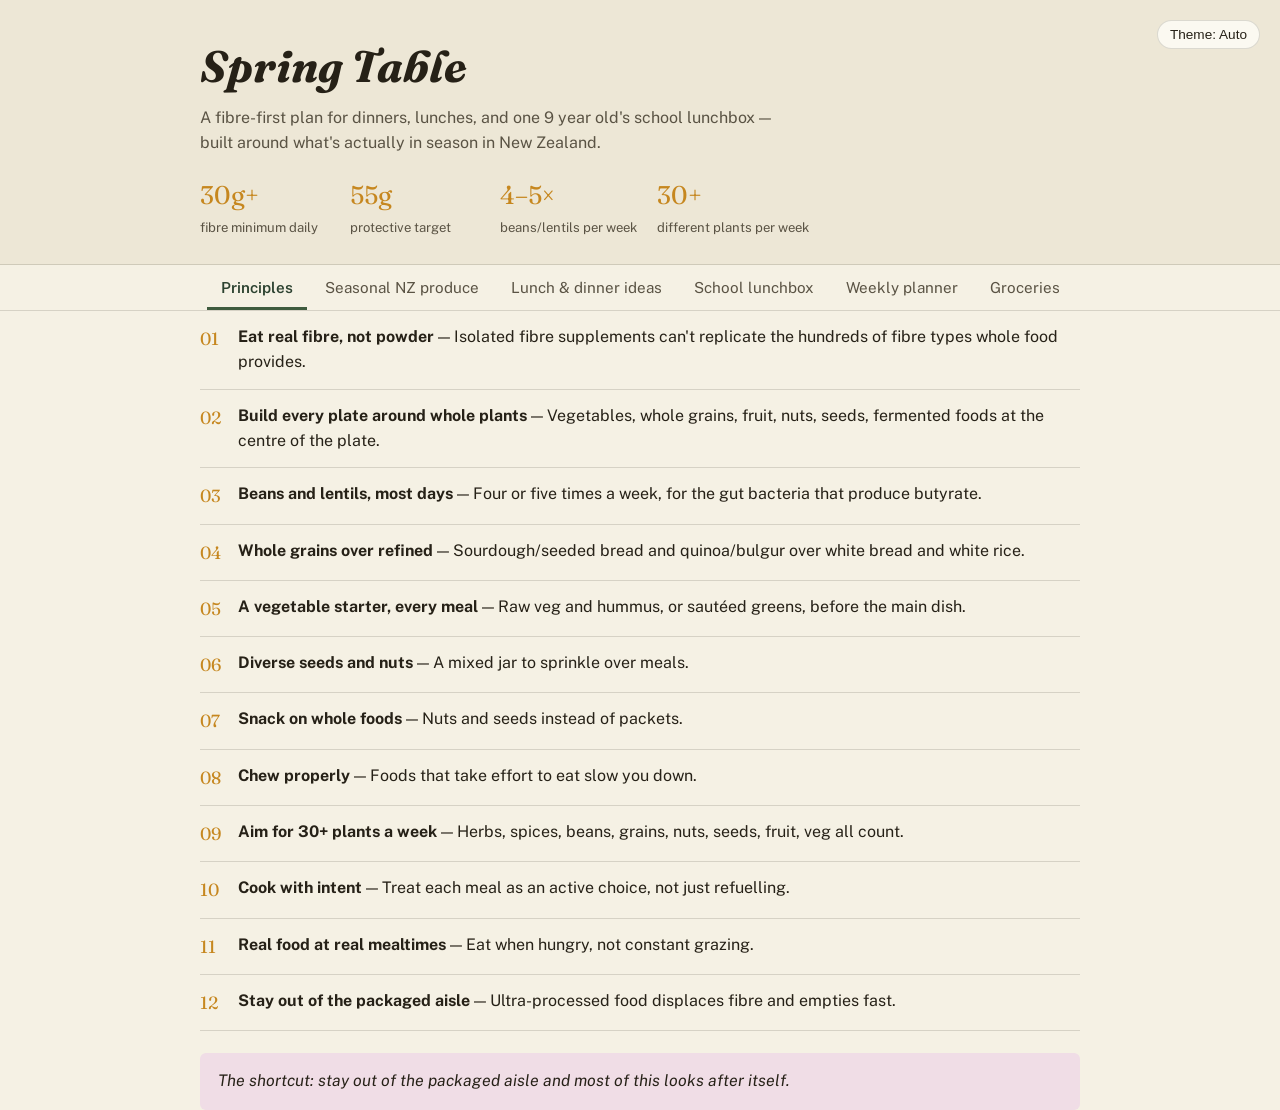
==== commit a6c4d1a9: "Let the user choose day and meal when adding a recipe to the planner Add-to-planner now opens a pick" ====
--- a/index.html
+++ b/index.html
@@ -171,6 +171,32 @@
   table.planner textarea:focus { outline: 2px solid var(--fern); border-radius: 3px; }
   .planner-status { min-height: 1.2em; color: var(--fern-deep); font-size: .88rem; margin-top: 10px; }
 
+  /* Day picker modal */
+  .modal-overlay {
+    display: none; position: fixed; inset: 0; background: rgba(20,17,10,.45);
+    align-items: center; justify-content: center; z-index: 40; padding: 20px;
+  }
+  .modal-overlay.open { display: flex; }
+  .modal {
+    background: var(--paper); border: 1px solid var(--line); border-radius: 10px;
+    padding: 22px; max-width: 420px; width: 100%; max-height: 85vh; overflow-y: auto;
+  }
+  .modal h3 { margin: 0 0 4px; font-size: 1.1rem; }
+  .modal .modal-hint { color: var(--ink-soft); font-size: .85rem; margin: 0 0 16px; }
+  .modal .pill.day-occupied { border-style: dashed; }
+  .modal .pill.day-occupied::after { content: " •"; color: var(--mustard); }
+  .modal-actions { display: flex; justify-content: flex-end; gap: 10px; margin-top: 18px; }
+
+  /* Groceries */
+  table.groceries { border-collapse: collapse; width: 100%; }
+  table.groceries th, table.groceries td { border: 1px solid var(--line); padding: 10px; text-align: left; vertical-align: top; }
+  table.groceries th { background: var(--paper-2); font-size: .85rem; }
+  table.groceries td.qty { white-space: nowrap; font-variant-numeric: tabular-nums; }
+  table.groceries .used-in { list-style: none; margin: 0; padding: 0; font-size: .85rem; color: var(--ink-soft); }
+  table.groceries .used-in li { margin-bottom: 2px; }
+  .groceries-empty { color: var(--ink-soft); font-style: italic; }
+  .groceries-note { margin-top: 16px; font-size: .85rem; color: var(--ink-soft); }
+
   #toast {
     position: fixed; left: 50%; bottom: 22px; transform: translateX(-50%);
     background: var(--ink); color: var(--paper); padding: 10px 18px; border-radius: 6px;
@@ -207,6 +233,7 @@
     <button role="tab" data-tab="ideas" aria-selected="false">Lunch &amp; dinner ideas</button>
     <button role="tab" data-tab="lunchbox" aria-selected="false">School lunchbox</button>
     <button role="tab" data-tab="planner" aria-selected="false">Weekly planner</button>
+    <button role="tab" data-tab="groceries" aria-selected="false">Groceries</button>
   </div>
 </nav>
 
@@ -259,9 +286,29 @@
     <p class="planner-status" id="plannerStatus" role="status" aria-live="polite"></p>
   </section>
 
+  <section id="tab-groceries" class="panel" role="tabpanel">
+    <p class="modal-hint">Built automatically from every recipe in this week's planner. Matching ingredients are combined and show which recipe (and day) they're needed for.</p>
+    <div id="groceriesContent"></div>
+  </section>
+
 </main>
 
 <div id="toast" role="status" aria-live="polite"></div>
+
+<div class="modal-overlay" id="dayPickerOverlay">
+  <div class="modal" role="dialog" aria-modal="true" aria-labelledby="dayPickerTitle">
+    <h3 id="dayPickerTitle">Add to planner</h3>
+    <p class="modal-hint" id="dayPickerHint"></p>
+    <div class="filter-label">Meal</div>
+    <div class="pillrow" id="mealPicker"></div>
+    <div class="filter-label">Day</div>
+    <div class="pillrow" id="dayPickerDays"></div>
+    <div class="modal-actions">
+      <button class="btn secondary" id="dayPickerCancel" type="button">Cancel</button>
+      <button class="btn" id="dayPickerConfirm" type="button" disabled>Add</button>
+    </div>
+  </div>
+</div>
 
 <script>
 (function () {
@@ -331,7 +378,7 @@
       ingredients: ["2 cans butter beans, drained", "400g tin tomatoes", "1 onion, sliced", "2 cloves garlic", "1 tsp oregano", "feta, crumbled"],
       steps: ["Combine beans, tomatoes, onion, garlic and oregano in a baking dish.", "Bake at 200°C for 30 minutes.", "Scatter feta over the top before serving.", "Serve with crusty bread."] },
     { cat: "Beans & lentils", season: "Any", title: "Three-bean chilli", desc: "A hearty chilli that works from any pantry shelf.",
-      ingredients: ["1 can each kidney, black and cannellini beans", "1 onion, diced", "2 tbsp chilli powder", "400g tin tomatoes", "1 capsicum, diced"],
+      ingredients: ["1 can kidney beans, drained", "1 can black beans, drained", "1 can cannellini beans, drained", "1 onion, diced", "2 tbsp chilli powder", "400g tin tomatoes", "1 capsicum, diced"],
       steps: ["Fry onion and capsicum until soft.", "Stir in chilli powder, tomatoes and beans.", "Simmer 20 minutes, stirring occasionally.", "Serve with rice or in a wrap."] },
     { cat: "Beans & lentils", season: "Summer", title: "Moroccan chickpea & apricot stew", desc: "A warmly spiced stew balancing chickpeas and dried apricot.",
       ingredients: ["2 cans chickpeas, drained", "1/2 cup dried apricots, chopped", "1 onion, diced", "1 tbsp ras el hanout", "400g tin tomatoes", "handful coriander"],
@@ -478,6 +525,8 @@
       steps: ["Arrange beetroot and orange segments on a plate.", "Scatter with walnuts and soft cheese.", "Drizzle with olive oil.", "Serve at room temperature."] }
   ];
   recipes.forEach(function (r, i) { r.id = i; });
+  var recipesByTitle = {};
+  recipes.forEach(function (r) { recipesByTitle[r.title] = r; });
 
   var lunchboxGroups = [
     { name: "Whole grain base", items: ["Seeded sourdough sandwich", "Wholegrain wrap", "Leftover quinoa", "Bulgur salad", "Oat crackers"] },
@@ -785,6 +834,7 @@
     if (!ta) return;
     plan[ta.dataset.key] = ta.value;
     savePlan();
+    renderGroceries();
     setPlannerStatus("Saved");
   });
 
@@ -801,6 +851,7 @@
     });
     savePlan();
     renderPlanner();
+    renderGroceries();
     setPlannerStatus(filled > 0 ? "Filled " + filled + " empty dinner" + (filled === 1 ? "" : "s") + "." : "No empty dinner slots to fill.");
   });
 
@@ -809,24 +860,244 @@
     plan = {};
     savePlan();
     renderPlanner();
+    renderGroceries();
     setPlannerStatus("Week cleared.");
   });
 
+  /* ---------- add-to-planner day/meal picker ---------- */
+
+  var mealOptions = [["dinner", "Dinner"], ["kidlunch", "Kid's lunch"]];
+  var dayPickerOverlay = document.getElementById("dayPickerOverlay");
+  var dayPickerTitle = document.getElementById("dayPickerTitle");
+  var dayPickerHint = document.getElementById("dayPickerHint");
+  var mealPicker = document.getElementById("mealPicker");
+  var dayPickerDays = document.getElementById("dayPickerDays");
+  var dayPickerConfirm = document.getElementById("dayPickerConfirm");
+  var dayPickerCancel = document.getElementById("dayPickerCancel");
+
+  var pendingRecipeTitle = null;
+  var pickerMeal = "dinner";
+  var pickerDay = null;
+
+  function renderMealPicker() {
+    mealPicker.innerHTML = mealOptions.map(function (m) {
+      return '<button class="pill" type="button" data-meal="' + m[0] + '" aria-pressed="' + (m[0] === pickerMeal) + '">' + m[1] + '</button>';
+    }).join("");
+  }
+  function renderDayPickerDays() {
+    dayPickerDays.innerHTML = days.map(function (d) {
+      var existing = plan[pickerMeal + "_" + d];
+      var occupied = !!existing;
+      var label = dayNames[d] + (occupied ? " (has: " + existing.slice(0, 24) + (existing.length > 24 ? "…" : "") + ")" : "");
+      return '<button class="pill' + (occupied ? " day-occupied" : "") + '" type="button" data-day="' + d + '" aria-pressed="' + (d === pickerDay) + '" title="' + label.replace(/"/g, "&quot;") + '">' + dayNames[d] + '</button>';
+    }).join("");
+  }
+  function openDayPicker(title) {
+    pendingRecipeTitle = title;
+    pickerMeal = "dinner";
+    pickerDay = null;
+    dayPickerTitle.textContent = 'Add "' + title + '" to the planner';
+    dayPickerHint.textContent = "Choose a meal and a day. Days marked • already have something planned.";
+    renderMealPicker();
+    renderDayPickerDays();
+    dayPickerConfirm.disabled = true;
+    dayPickerOverlay.classList.add("open");
+  }
+  function closeDayPicker() {
+    dayPickerOverlay.classList.remove("open");
+    pendingRecipeTitle = null;
+    pickerDay = null;
+  }
+  mealPicker.addEventListener("click", function (e) {
+    var btn = e.target.closest("button[data-meal]");
+    if (!btn) return;
+    pickerMeal = btn.dataset.meal;
+    pickerDay = null;
+    dayPickerConfirm.disabled = true;
+    renderMealPicker();
+    renderDayPickerDays();
+  });
+  dayPickerDays.addEventListener("click", function (e) {
+    var btn = e.target.closest("button[data-day]");
+    if (!btn) return;
+    pickerDay = btn.dataset.day;
+    dayPickerConfirm.disabled = false;
+    renderDayPickerDays();
+  });
+  dayPickerCancel.addEventListener("click", closeDayPicker);
+  dayPickerOverlay.addEventListener("click", function (e) {
+    if (e.target === dayPickerOverlay) closeDayPicker();
+  });
+  document.addEventListener("keydown", function (e) {
+    if (e.key === "Escape" && dayPickerOverlay.classList.contains("open")) closeDayPicker();
+  });
+  dayPickerConfirm.addEventListener("click", function () {
+    if (!pendingRecipeTitle || !pickerDay) return;
+    var key = pickerMeal + "_" + pickerDay;
+    var mealLabel = mealOptions.filter(function (m) { return m[0] === pickerMeal; })[0][1];
+    if (plan[key] && !window.confirm("Replace what's already in " + dayNames[pickerDay] + "'s " + mealLabel.toLowerCase() + "?")) return;
+    plan[key] = pendingRecipeTitle;
+    savePlan();
+    renderPlanner();
+    renderGroceries();
+    showToast("Added to " + dayNames[pickerDay] + "'s " + mealLabel.toLowerCase() + ".");
+    closeDayPicker();
+  });
+
   function addRecipeToPlanner(title) {
-    for (var i = 0; i < days.length; i++) {
-      var key = "dinner_" + days[i];
-      if (!plan[key]) {
-        plan[key] = title;
-        savePlan();
-        renderPlanner();
-        showToast("Added to " + dayNames[days[i]] + "'s dinner.");
-        return;
+    openDayPicker(title);
+  }
+
+  /* ---------- groceries ---------- */
+
+  var UNIT_MAP = {
+    cup: "cup", cups: "cup",
+    tbsp: "tbsp", tablespoon: "tbsp", tablespoons: "tbsp",
+    tsp: "tsp", teaspoon: "tsp", teaspoons: "tsp",
+    g: "g", gram: "g", grams: "g",
+    kg: "kg", ml: "ml",
+    l: "L", litre: "L", litres: "L",
+    can: "can", cans: "can",
+    tin: "tin", tins: "tin",
+    clove: "clove", cloves: "clove",
+    bunch: "bunch", bunches: "bunch",
+    handful: "handful", handfuls: "handful",
+    cob: "cob", cobs: "cob",
+    slice: "slice", slices: "slice",
+    fillet: "fillet", fillets: "fillet",
+    block: "block", pinch: "pinch"
+  };
+  var IMPLICIT_QTY_UNITS = ["can", "tin", "bunch", "handful", "clove", "block", "pinch"];
+
+  function parseQtyToken(tok) {
+    var frac = tok.match(/^(\d+)\/(\d+)$/);
+    if (frac) return parseInt(frac[1], 10) / parseInt(frac[2], 10);
+    if (/^\d+(\.\d+)?$/.test(tok)) return parseFloat(tok);
+    return null;
+  }
+
+  var ATTACHED_UNIT_MAP = { g: "g", kg: "kg", ml: "ml", l: "L" };
+
+  function parseIngredient(raw) {
+    var commaIdx = raw.indexOf(",");
+    var main = commaIdx >= 0 ? raw.slice(0, commaIdx).trim() : raw.trim();
+    var words = main.split(/\s+/);
+
+    var qty = null, fusedQty = null, fusedUnit = null;
+    var headMatch = (words[0] || "").match(/^(\d+\/\d+|\d+(?:\.\d+)?)([a-zA-Z]*)$/);
+    if (headMatch) {
+      var numVal = parseQtyToken(headMatch[1]);
+      var attachedLetters = headMatch[2] ? headMatch[2].toLowerCase() : "";
+      words = words.slice(1);
+      if (attachedLetters === "") {
+        qty = numVal; // plain leading count, e.g. "2 cans", "6 eggs"
+      } else {
+        fusedQty = numVal; // number fused to a unit, e.g. "400g"
+        fusedUnit = ATTACHED_UNIT_MAP[attachedLetters] || null;
       }
     }
-    showToast("This week's dinners are already full.");
+
+    var wordUnit = null;
+    if (words.length > 0) {
+      var w0 = words[0].toLowerCase().replace(/[^a-z]/g, "");
+      if (UNIT_MAP[w0]) { wordUnit = UNIT_MAP[w0]; words = words.slice(1); }
+    }
+
+    var unit;
+    if (wordUnit) {
+      unit = wordUnit;
+      if (qty === null && IMPLICIT_QTY_UNITS.indexOf(unit) !== -1) qty = 1;
+    } else if (fusedUnit) {
+      unit = fusedUnit;
+      qty = fusedQty;
+    } else {
+      unit = null;
+    }
+
+    var item = words.join(" ").trim();
+    if (!item) item = main;
+    return { qty: qty, unit: unit, item: item, key: item.toLowerCase() };
+  }
+
+  function formatQty(n) {
+    var whole = Math.floor(n);
+    var frac = n - whole;
+    var fracLabel = "";
+    if (Math.abs(frac - 0.5) < 0.01) fracLabel = "½";
+    else if (Math.abs(frac - 0.25) < 0.01) fracLabel = "¼";
+    else if (Math.abs(frac - 0.75) < 0.01) fracLabel = "¾";
+    else if (Math.abs(frac - 1 / 3) < 0.02) fracLabel = "⅓";
+    else if (Math.abs(frac - 2 / 3) < 0.02) fracLabel = "⅔";
+    if (fracLabel) return (whole > 0 ? whole + " " : "") + fracLabel;
+    return String(Math.round(n * 100) / 100);
+  }
+
+  function plannerOccurrences() {
+    var out = [];
+    mealOptions.forEach(function (m) {
+      days.forEach(function (d) {
+        var value = plan[m[0] + "_" + d];
+        if (value) out.push({ title: value, meal: m[1], day: d });
+      });
+    });
+    return out;
+  }
+
+  function renderGroceries() {
+    var container = document.getElementById("groceriesContent");
+    var occurrences = plannerOccurrences();
+    var groups = {};
+    var unrecognized = [];
+
+    occurrences.forEach(function (occ) {
+      var recipe = recipesByTitle[occ.title];
+      if (!recipe) { unrecognized.push(occ); return; }
+      recipe.ingredients.forEach(function (ing) {
+        var p = parseIngredient(ing);
+        var groupKey = p.key + "|" + (p.unit || "");
+        if (!groups[groupKey]) groups[groupKey] = { item: p.item, unit: p.unit, qty: 0, hasQty: false, entries: [] };
+        var g = groups[groupKey];
+        if (p.qty !== null) { g.qty += p.qty; g.hasQty = true; }
+        g.entries.push({ title: recipe.title, day: occ.day, meal: occ.meal, qty: p.qty, unit: p.unit });
+      });
+    });
+
+    var keys = Object.keys(groups).sort(function (a, b) { return groups[a].item.localeCompare(groups[b].item); });
+
+    if (keys.length === 0) {
+      container.innerHTML = '<p class="groceries-empty">Nothing in the planner yet — add recipes from the idea bank and they’ll show up here as a shopping list.</p>';
+      return;
+    }
+
+    var PLURAL_UNITS = ["cup", "can", "tin", "clove", "bunch", "handful", "cob", "slice", "fillet", "block"];
+    function unitLabel(unit, qty) {
+      if (!unit) return "";
+      var plural = qty !== 1 && PLURAL_UNITS.indexOf(unit) !== -1;
+      return " " + unit + (plural ? "s" : "");
+    }
+
+    var rows = keys.map(function (k) {
+      var g = groups[k];
+      var qtyText = g.hasQty ? formatQty(g.qty) + unitLabel(g.unit, g.qty) : "as needed";
+      var usedIn = g.entries.map(function (e) {
+        var amount = e.qty !== null ? " (" + formatQty(e.qty) + unitLabel(e.unit, e.qty) + ")" : "";
+        return "<li>" + e.title + " — " + dayNames[e.day] + " " + e.meal.toLowerCase() + amount + "</li>";
+      }).join("");
+      return "<tr><td>" + g.item + "</td><td class=\"qty\">" + qtyText + "</td><td><ul class=\"used-in\">" + usedIn + "</ul></td></tr>";
+    }).join("");
+
+    var html = '<table class="groceries"><thead><tr><th scope="col">Ingredient</th><th scope="col">Quantity</th><th scope="col">Used in</th></tr></thead><tbody>' + rows + '</tbody></table>';
+
+    if (unrecognized.length > 0) {
+      html += '<p class="groceries-note">Not included above (typed directly into the planner, not from the idea bank): ' +
+        unrecognized.map(function (u) { return u.title + " (" + dayNames[u.day] + " " + u.meal.toLowerCase() + ")"; }).join(", ") + ".</p>";
+    }
+
+    container.innerHTML = html;
   }
 
   renderPlanner();
+  renderGroceries();
 })();
 </script>
 </body>
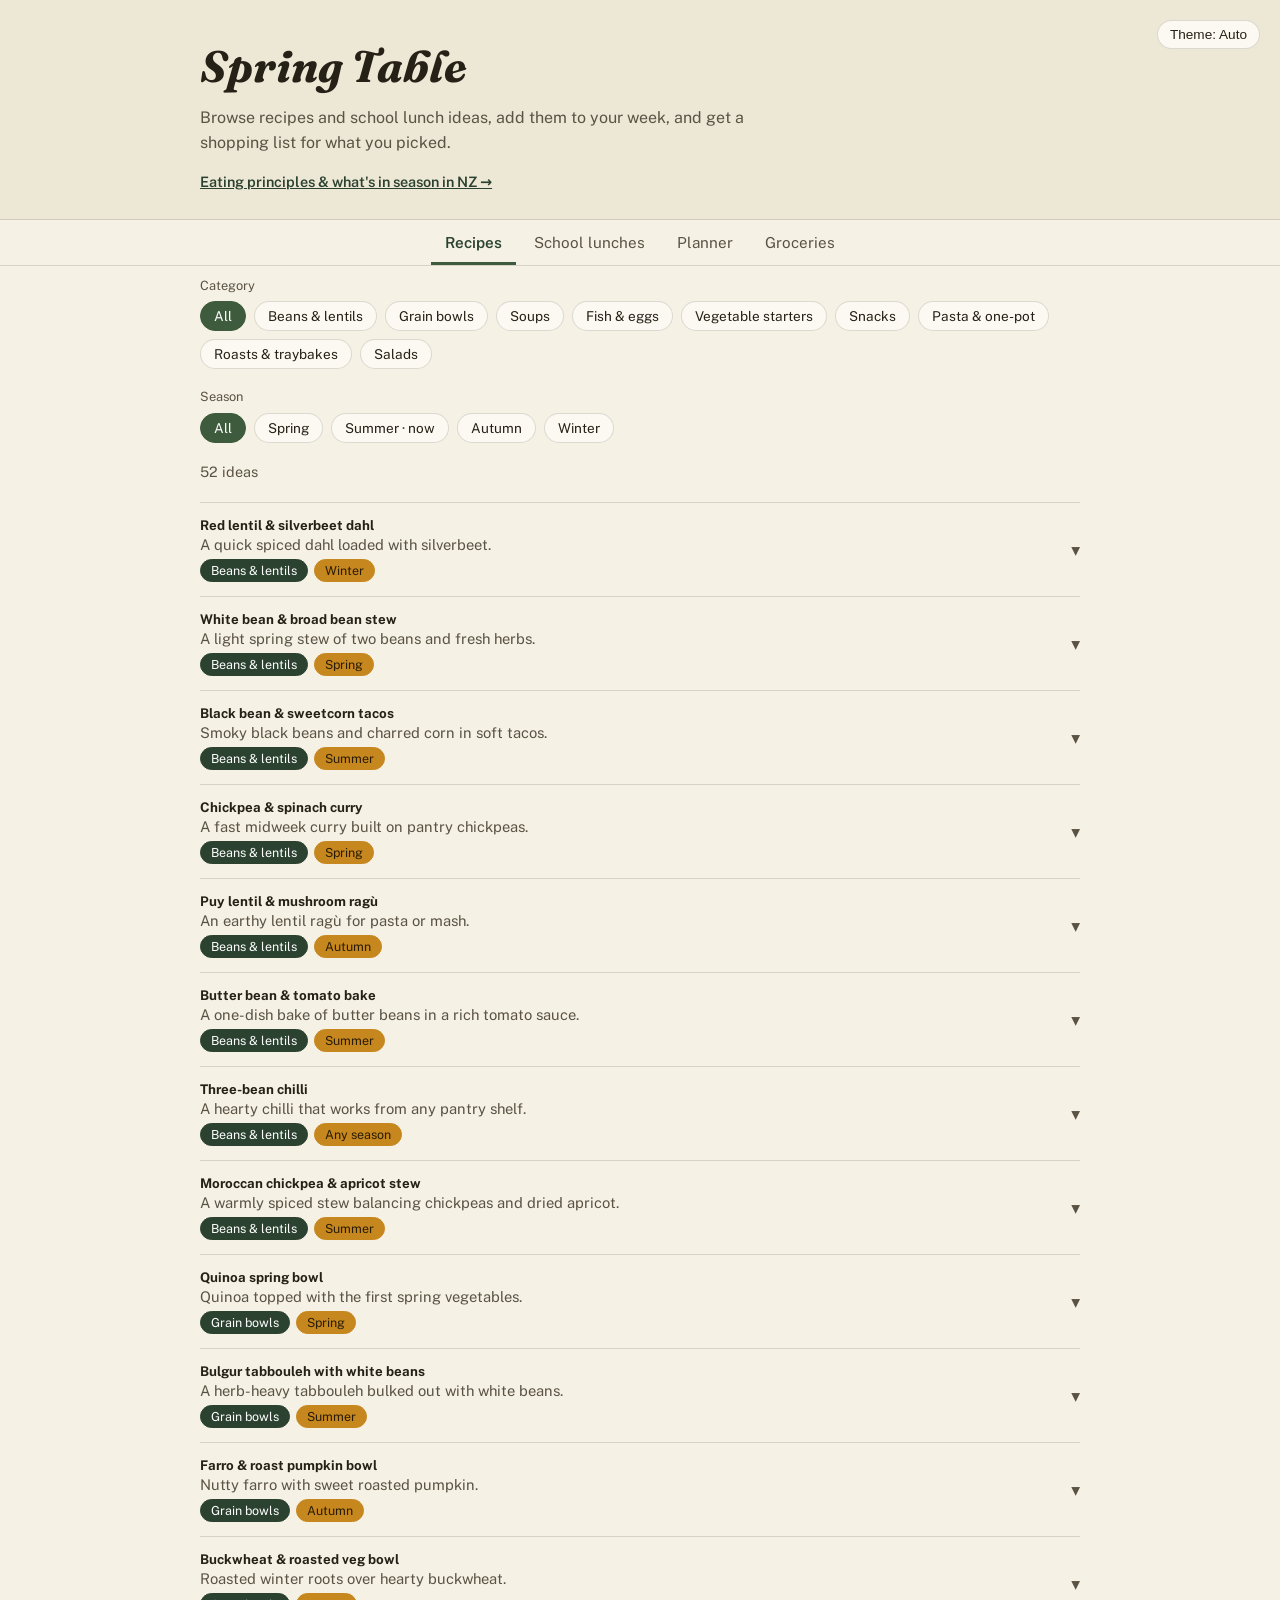
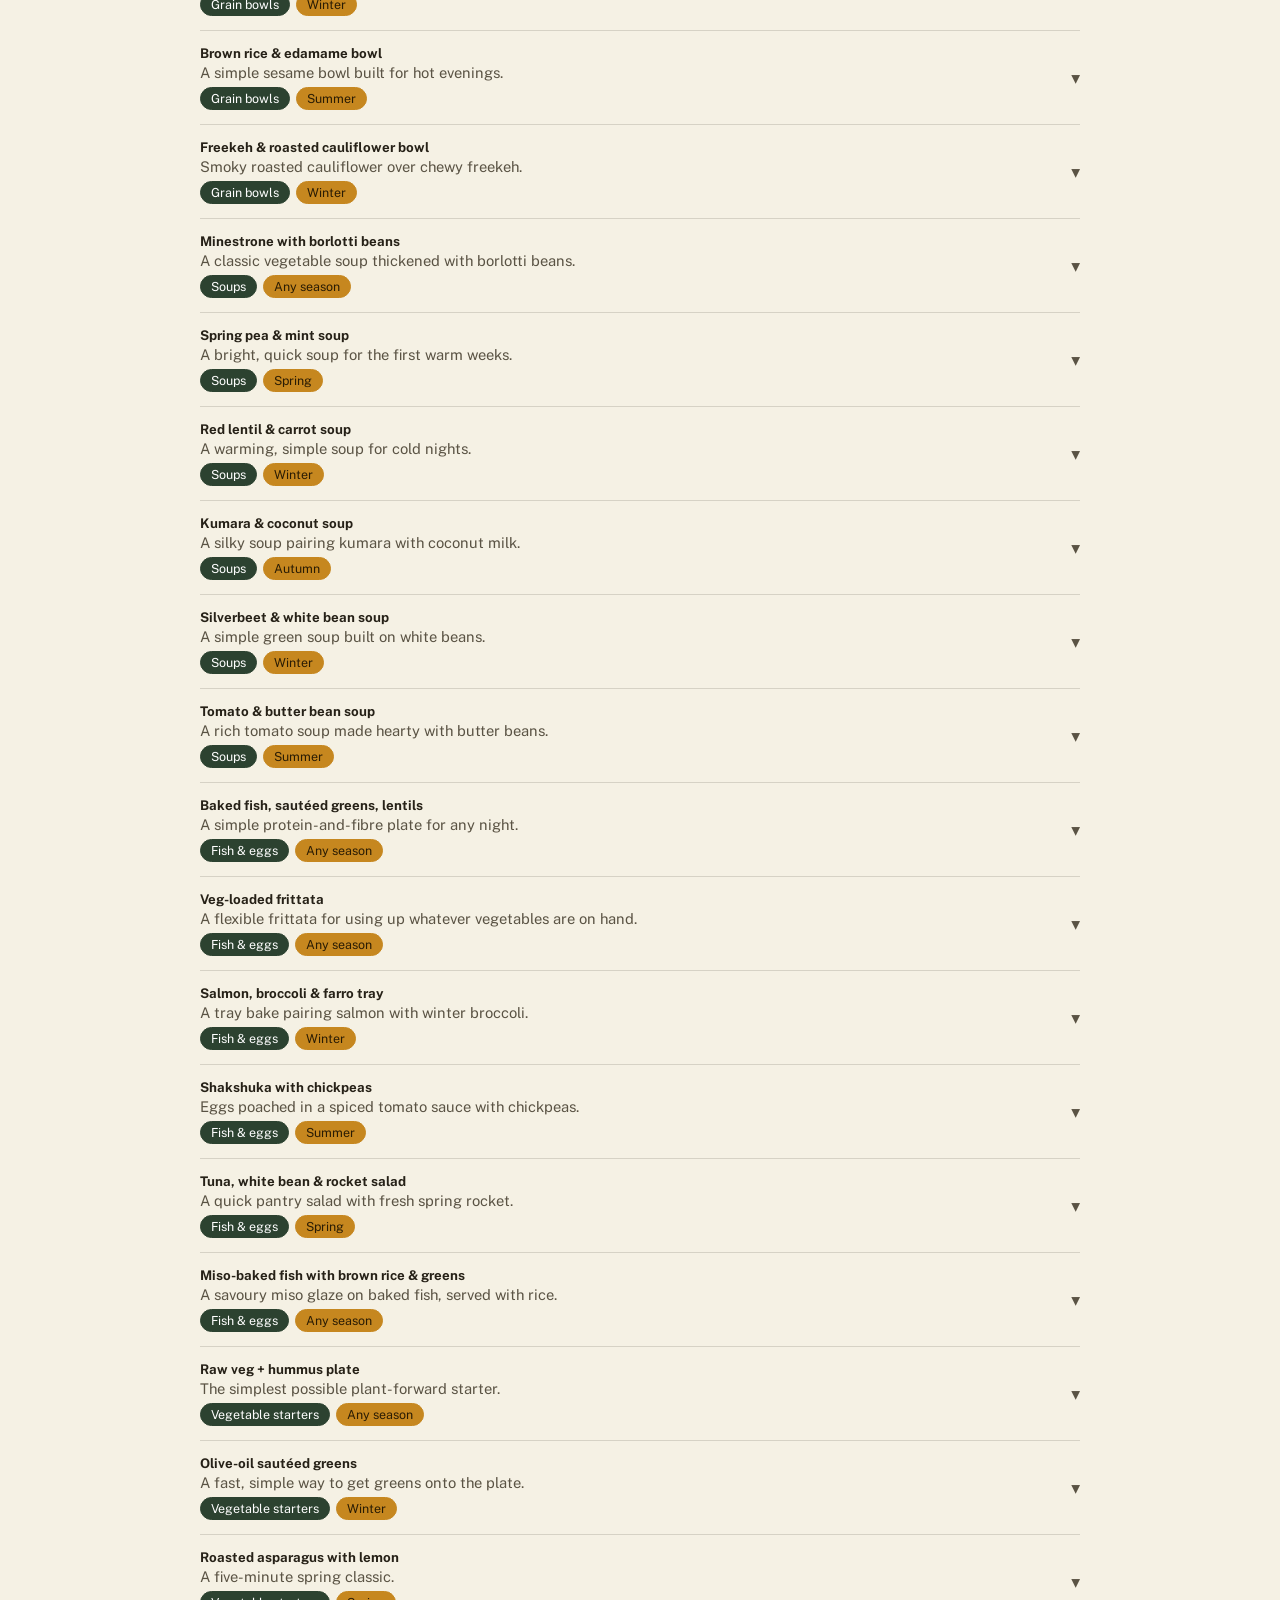
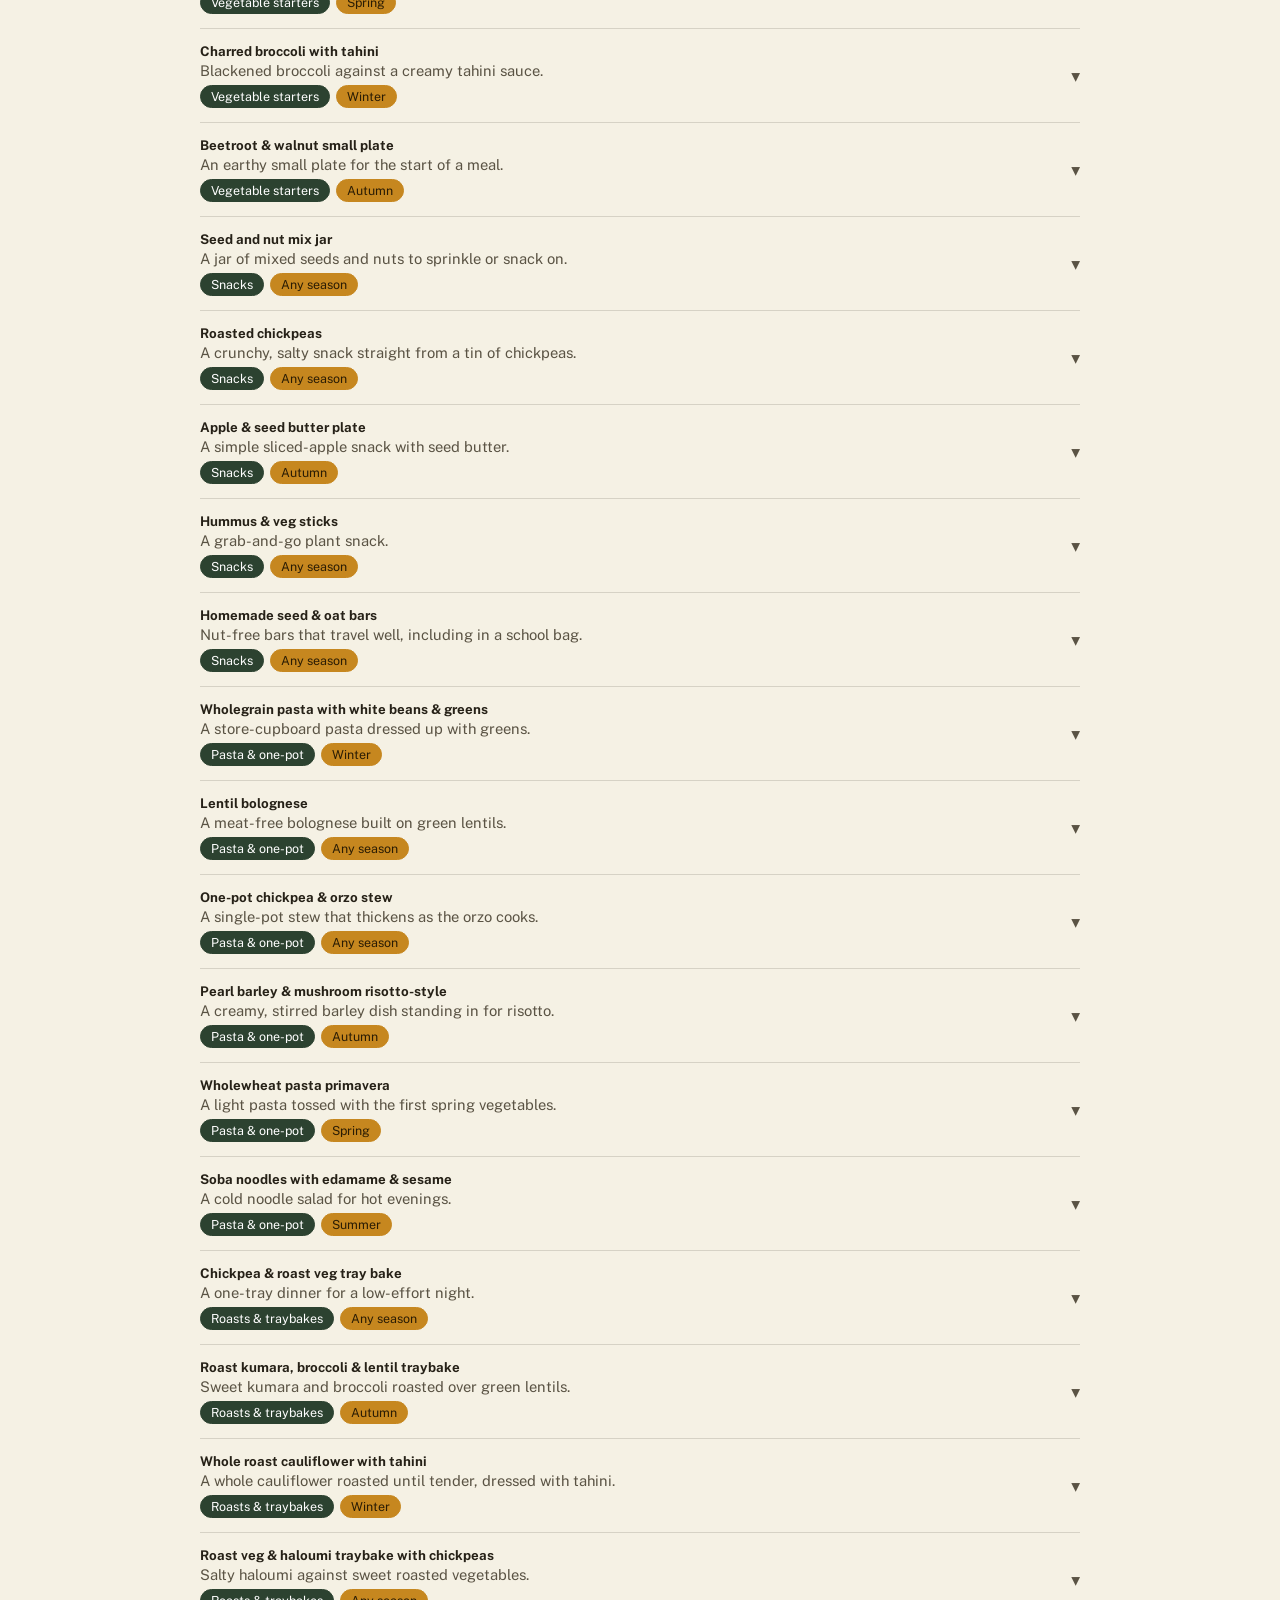
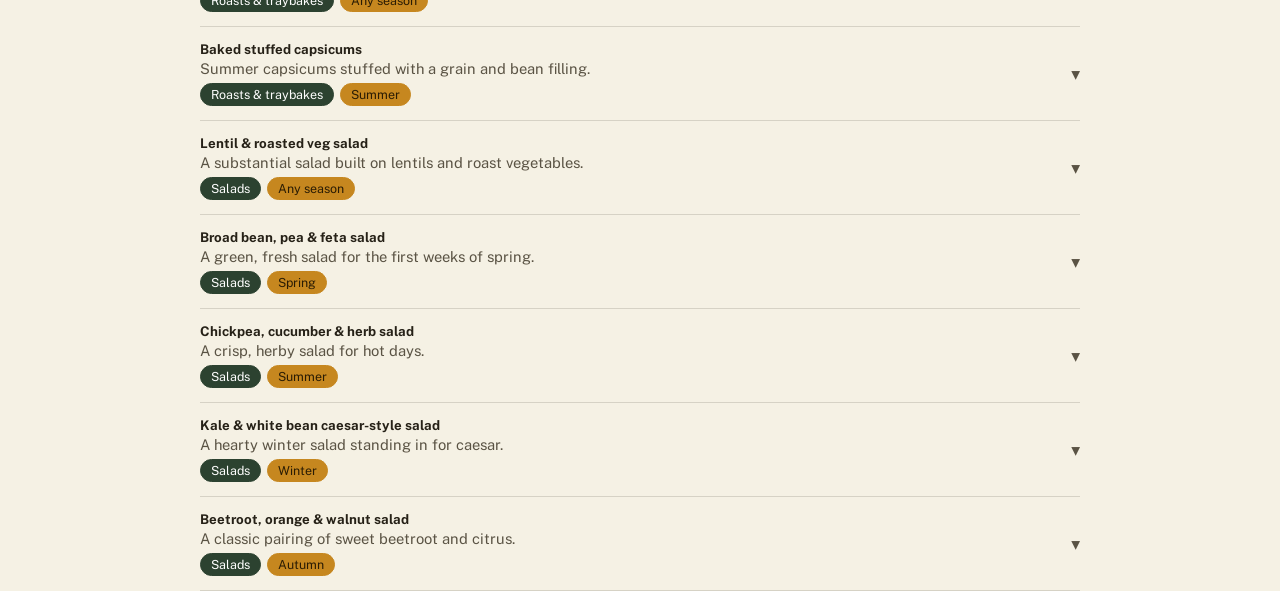
==== commit ded5eac0: "Redesign around recipes, planner, and groceries; move reference content to its own page Home page (i" ====
--- a/index.html
+++ b/index.html
@@ -8,207 +8,7 @@
 <link rel="preconnect" href="https://fonts.googleapis.com">
 <link rel="preconnect" href="https://fonts.gstatic.com" crossorigin>
 <link href="https://fonts.googleapis.com/css2?family=Fraunces:ital,opsz,wght@0,9..144,300..700;1,9..144,300..700&family=Public+Sans:wght@400;500;600;700&display=swap" rel="stylesheet">
-<style>
-  :root {
-    --paper: #F5F1E4;
-    --paper-2: #EDE7D6;
-    --ink: #262117;
-    --ink-soft: #5A5344;
-    --fern: #3E5B3E;
-    --fern-deep: #2C4230;
-    --mustard: #C6871F;
-    --plum: #6E2F4C;
-    --plum-soft: #F0DDE6;
-    --line: rgba(38,33,23,.15);
-    --card: #FBF9F1;
-  }
-  @media (prefers-color-scheme: dark) {
-    :root {
-      --paper: #1B1A15;
-      --paper-2: #262319;
-      --ink: #EDE8DA;
-      --ink-soft: #B8AF9C;
-      --fern: #7CB07C;
-      --fern-deep: #9CCB9C;
-      --mustard: #E2A94A;
-      --plum: #D98BB0;
-      --plum-soft: #3A2530;
-      --line: rgba(237,232,218,.18);
-      --card: #221F18;
-    }
-  }
-  :root[data-theme="dark"] {
-    --paper: #1B1A15; --paper-2: #262319; --ink: #EDE8DA; --ink-soft: #B8AF9C;
-    --fern: #7CB07C; --fern-deep: #9CCB9C; --mustard: #E2A94A; --plum: #D98BB0;
-    --plum-soft: #3A2530; --line: rgba(237,232,218,.18); --card: #221F18;
-  }
-  :root[data-theme="light"] {
-    --paper: #F5F1E4; --paper-2: #EDE7D6; --ink: #262117; --ink-soft: #5A5344;
-    --fern: #3E5B3E; --fern-deep: #2C4230; --mustard: #C6871F; --plum: #6E2F4C;
-    --plum-soft: #F0DDE6; --line: rgba(38,33,23,.15); --card: #FBF9F1;
-  }
-  * { box-sizing: border-box; }
-  html { color-scheme: light dark; }
-  body {
-    margin: 0;
-    background: var(--paper);
-    color: var(--ink);
-    font-family: "Public Sans", system-ui, sans-serif;
-    line-height: 1.55;
-  }
-  h1, h2, h3, .serif { font-family: "Fraunces", Georgia, serif; }
-  a { color: var(--fern-deep); }
-  .wrap { max-width: 920px; margin: 0 auto; padding: 0 20px; }
-
-  .hero { background: var(--paper-2); border-bottom: 1px solid var(--line); padding: 32px 0 24px; position: relative; }
-  .hero h1 { font-style: italic; font-size: clamp(2rem, 5vw, 2.75rem); margin: 0 0 6px; }
-  .hero p.tagline { margin: 0 0 20px; color: var(--ink-soft); max-width: 60ch; }
-  .theme-toggle {
-    position: absolute; top: 20px; right: 20px;
-    background: var(--card); border: 1px solid var(--line); border-radius: 999px;
-    padding: 6px 12px; font-size: .85rem; color: var(--ink); cursor: pointer;
-  }
-  .stats { display: flex; flex-wrap: wrap; gap: 20px; }
-  .stat { min-width: 130px; }
-  .stat .num { font-family: "Fraunces", serif; font-size: 1.6rem; color: var(--mustard); display: block; }
-  .stat .label { font-size: .82rem; color: var(--ink-soft); }
-
-  nav.tabs {
-    display: flex; gap: 4px; overflow-x: auto; border-bottom: 1px solid var(--line);
-    background: var(--paper); position: sticky; top: 0; z-index: 5;
-  }
-  nav.tabs .wrap { display: flex; gap: 4px; }
-  nav.tabs button {
-    flex: 0 0 auto; background: none; border: none; border-bottom: 3px solid transparent;
-    padding: 14px 14px 11px; font-size: .95rem; font-family: inherit; color: var(--ink-soft);
-    cursor: pointer; white-space: nowrap;
-  }
-  nav.tabs button[aria-selected="true"] { color: var(--fern-deep); border-bottom-color: var(--fern); font-weight: 600; }
-
-  main { padding: 28px 0 60px; }
-  .panel { display: none; }
-  .panel.active { display: block; }
-
-  /* Principles */
-  .principle-list { list-style: none; margin: 0; padding: 0; }
-  .principle-list li { display: flex; gap: 16px; padding: 14px 0; border-bottom: 1px solid var(--line); }
-  .principle-list .pnum { font-family: "Fraunces", serif; color: var(--mustard); font-size: 1.1rem; min-width: 2ch; }
-  .principle-list .ptitle { font-weight: 700; }
-  .callout {
-    margin-top: 22px; padding: 16px 18px; background: var(--plum-soft); color: var(--ink);
-    border-radius: 6px; font-style: italic;
-  }
-
-  /* Pills */
-  .pillrow { display: flex; flex-wrap: wrap; gap: 8px; margin: 6px 0 18px; }
-  .pill {
-    border: 1px solid var(--line); background: var(--card); color: var(--ink);
-    border-radius: 999px; padding: 6px 13px; font-size: .85rem; cursor: pointer; font-family: inherit;
-  }
-  .pill[aria-pressed="true"] { background: var(--fern); border-color: var(--fern); color: #fff; }
-  .pill.tag-cat { background: var(--fern-deep); border-color: var(--fern-deep); color: #fff; cursor: default; font-size: .78rem; padding: 3px 10px; }
-  .pill.tag-season { background: var(--mustard); border-color: var(--mustard); color: #2a1c04; cursor: default; font-size: .78rem; padding: 3px 10px; }
-  .pill.static { cursor: default; }
-
-  h3.groupname { margin: 18px 0 6px; font-size: 1rem; color: var(--ink-soft); text-transform: uppercase; letter-spacing: .04em; }
-
-  /* Ideas */
-  .filter-block { margin-bottom: 4px; }
-  .filter-label { font-size: .8rem; color: var(--ink-soft); margin: 10px 0 4px; }
-  .idea-count { color: var(--ink-soft); font-size: .9rem; margin: 4px 0 18px; }
-  .idea-card { border-top: 1px solid var(--line); }
-  .idea-card:last-child { border-bottom: 1px solid var(--line); }
-  .idea-header {
-    display: flex; align-items: center; gap: 14px; padding: 14px 0; cursor: pointer; background: none; border: none;
-    width: 100%; text-align: left; font-family: inherit; color: inherit;
-  }
-  .idea-header .idea-main { flex: 1; min-width: 0; }
-  .idea-header .idea-title { font-weight: 700; margin: 0 0 3px; }
-  .idea-header .idea-desc { color: var(--ink-soft); font-size: .92rem; margin: 0 0 6px; }
-  .idea-tags { display: flex; gap: 6px; flex-wrap: wrap; }
-  .chevron { transition: transform .15s ease; flex: 0 0 auto; background: none; border: none; font-size: 1.1rem; color: var(--ink-soft); cursor: pointer; }
-  .idea-card.expanded .chevron { transform: rotate(180deg); }
-  .idea-body { display: none; padding: 0 0 22px; }
-  .idea-card.expanded .idea-body { display: block; }
-  .idea-cols { display: grid; grid-template-columns: 1fr 1fr; gap: 24px; }
-  .idea-cols h4 { margin: 0 0 8px; font-size: .85rem; text-transform: uppercase; letter-spacing: .04em; color: var(--ink-soft); }
-  .idea-cols ul, .idea-cols ol { margin: 0; padding-left: 20px; }
-  .idea-cols li { margin-bottom: 4px; }
-  .btn {
-    display: inline-block; background: var(--fern); color: #fff; border: none; border-radius: 6px;
-    padding: 9px 16px; font-size: .9rem; font-family: inherit; cursor: pointer;
-  }
-  .btn.secondary { background: var(--card); color: var(--ink); border: 1px solid var(--line); }
-  .btn.plum { background: var(--plum); }
-  .add-planner-btn { margin-top: 14px; }
-
-  /* Lunchbox */
-  .lunchbox-grid { display: grid; grid-template-columns: 1fr 1.2fr; gap: 32px; }
-  .box-list { list-style: none; margin: 0 0 14px; padding: 0; min-height: 40px; }
-  .box-list li {
-    display: flex; justify-content: space-between; align-items: center; gap: 10px;
-    background: var(--card); border: 1px solid var(--line); border-radius: 6px;
-    padding: 9px 12px; margin-bottom: 8px;
-  }
-  .box-list button.remove { background: none; border: none; color: var(--plum); font-size: 1rem; cursor: pointer; }
-  .box-empty { font-style: italic; color: var(--ink-soft); }
-  .box-actions { display: flex; gap: 10px; margin-bottom: 18px; }
-  .advisory {
-    background: var(--plum-soft); border-radius: 6px; padding: 12px 14px; font-size: .88rem; color: var(--ink); margin-top: 20px;
-  }
-
-  /* Planner */
-  .planner-actions { display: flex; gap: 10px; flex-wrap: wrap; margin-bottom: 14px; }
-  .planner-scroll { overflow-x: auto; }
-  table.planner { border-collapse: collapse; width: 100%; min-width: 720px; }
-  table.planner th, table.planner td { border: 1px solid var(--line); padding: 8px; vertical-align: top; }
-  table.planner th { background: var(--paper-2); font-weight: 600; font-size: .85rem; text-align: left; }
-  table.planner td.rowlabel { background: var(--paper-2); font-weight: 600; font-size: .85rem; white-space: nowrap; }
-  table.planner textarea {
-    width: 100%; min-height: 64px; resize: vertical; border: 1px solid transparent; background: transparent;
-    color: var(--ink); font-family: inherit; font-size: .88rem; padding: 4px;
-  }
-  table.planner textarea:focus { outline: 2px solid var(--fern); border-radius: 3px; }
-  .planner-status { min-height: 1.2em; color: var(--fern-deep); font-size: .88rem; margin-top: 10px; }
-
-  /* Day picker modal */
-  .modal-overlay {
-    display: none; position: fixed; inset: 0; background: rgba(20,17,10,.45);
-    align-items: center; justify-content: center; z-index: 40; padding: 20px;
-  }
-  .modal-overlay.open { display: flex; }
-  .modal {
-    background: var(--paper); border: 1px solid var(--line); border-radius: 10px;
-    padding: 22px; max-width: 420px; width: 100%; max-height: 85vh; overflow-y: auto;
-  }
-  .modal h3 { margin: 0 0 4px; font-size: 1.1rem; }
-  .modal .modal-hint { color: var(--ink-soft); font-size: .85rem; margin: 0 0 16px; }
-  .modal .pill.day-occupied { border-style: dashed; }
-  .modal .pill.day-occupied::after { content: " •"; color: var(--mustard); }
-  .modal-actions { display: flex; justify-content: flex-end; gap: 10px; margin-top: 18px; }
-
-  /* Groceries */
-  table.groceries { border-collapse: collapse; width: 100%; }
-  table.groceries th, table.groceries td { border: 1px solid var(--line); padding: 10px; text-align: left; vertical-align: top; }
-  table.groceries th { background: var(--paper-2); font-size: .85rem; }
-  table.groceries td.qty { white-space: nowrap; font-variant-numeric: tabular-nums; }
-  table.groceries .used-in { list-style: none; margin: 0; padding: 0; font-size: .85rem; color: var(--ink-soft); }
-  table.groceries .used-in li { margin-bottom: 2px; }
-  .groceries-empty { color: var(--ink-soft); font-style: italic; }
-  .groceries-note { margin-top: 16px; font-size: .85rem; color: var(--ink-soft); }
-
-  #toast {
-    position: fixed; left: 50%; bottom: 22px; transform: translateX(-50%);
-    background: var(--ink); color: var(--paper); padding: 10px 18px; border-radius: 6px;
-    font-size: .88rem; opacity: 0; pointer-events: none; transition: opacity .2s ease; z-index: 50;
-  }
-  #toast.show { opacity: 1; }
-
-  @media (max-width: 640px) {
-    .idea-cols { grid-template-columns: 1fr; }
-    .lunchbox-grid { grid-template-columns: 1fr; }
-  }
-</style>
+<link rel="stylesheet" href="styles.css">
 </head>
 <body>
 
@@ -216,40 +16,23 @@
   <div class="wrap">
     <button class="theme-toggle" id="themeToggle" type="button" aria-label="Toggle colour theme">Theme: Auto</button>
     <h1>Spring Table</h1>
-    <p class="tagline">A fibre-first plan for dinners, lunches, and one 9 year old's school lunchbox — built around what's actually in season in New Zealand.</p>
-    <div class="stats">
-      <div class="stat"><span class="num">30g+</span><span class="label">fibre minimum daily</span></div>
-      <div class="stat"><span class="num">55g</span><span class="label">protective target</span></div>
-      <div class="stat"><span class="num">4–5×</span><span class="label">beans/lentils per week</span></div>
-      <div class="stat"><span class="num">30+</span><span class="label">different plants per week</span></div>
-    </div>
+    <p class="tagline">Browse recipes and school lunch ideas, add them to your week, and get a shopping list for what you picked.</p>
+    <a class="info-link" href="info.html">Eating principles &amp; what's in season in NZ &rarr;</a>
   </div>
 </header>
 
 <nav class="tabs" role="tablist" aria-label="Sections">
   <div class="wrap">
-    <button role="tab" data-tab="principles" aria-selected="true">Principles</button>
-    <button role="tab" data-tab="seasonal" aria-selected="false">Seasonal NZ produce</button>
-    <button role="tab" data-tab="ideas" aria-selected="false">Lunch &amp; dinner ideas</button>
-    <button role="tab" data-tab="lunchbox" aria-selected="false">School lunchbox</button>
-    <button role="tab" data-tab="planner" aria-selected="false">Weekly planner</button>
+    <button role="tab" data-tab="recipes" aria-selected="true">Recipes</button>
+    <button role="tab" data-tab="lunchbox" aria-selected="false">School lunches</button>
+    <button role="tab" data-tab="planner" aria-selected="false">Planner</button>
     <button role="tab" data-tab="groceries" aria-selected="false">Groceries</button>
   </div>
 </nav>
 
 <main class="wrap">
 
-  <section id="tab-principles" class="panel active" role="tabpanel">
-    <ol class="principle-list" id="principleList"></ol>
-    <div class="callout">The shortcut: stay out of the packaged aisle and most of this looks after itself.</div>
-  </section>
-
-  <section id="tab-seasonal" class="panel" role="tabpanel">
-    <div class="pillrow" id="seasonPicker"></div>
-    <div id="seasonalContent"></div>
-  </section>
-
-  <section id="tab-ideas" class="panel" role="tabpanel">
+  <section id="tab-recipes" class="panel active" role="tabpanel">
     <div class="filter-block">
       <div class="filter-label">Category</div>
       <div class="pillrow" id="catFilter"></div>
@@ -261,28 +44,25 @@
   </section>
 
   <section id="tab-lunchbox" class="panel" role="tabpanel">
-    <div class="lunchbox-grid">
-      <div>
-        <h2>Today's box</h2>
-        <ul class="box-list" id="boxList"></ul>
-        <div class="box-actions">
-          <button class="btn secondary" id="clearBoxBtn" type="button">Clear box</button>
-          <button class="btn" id="surpriseBtn" type="button">Surprise me</button>
-        </div>
-        <div class="advisory">Most NZ primary schools ask for nut-free lunchboxes. The list on the right favours seeds over nuts — swap in nut butters only if your school allows them.</div>
-      </div>
-      <div id="componentPicker"></div>
+    <div class="filter-block">
+      <div class="filter-label">Category</div>
+      <div class="pillrow" id="lunchCatFilter"></div>
     </div>
+    <p class="idea-count" id="lunchCount"></p>
+    <div id="lunchList"></div>
+    <div class="advisory">Most NZ primary schools ask for nut-free lunchboxes. This list favours seeds over nuts — swap in nut butters only if your school allows them.</div>
   </section>
 
   <section id="tab-planner" class="panel" role="tabpanel">
     <div class="planner-actions">
-      <button class="btn" id="fillDinnersBtn" type="button">Fill empty dinners from idea bank</button>
+      <button class="btn" id="fillDinnersBtn" type="button">Fill empty dinners</button>
+      <button class="btn" id="fillLunchesBtn" type="button">Fill empty lunches</button>
       <button class="btn plum" id="clearWeekBtn" type="button">Clear week</button>
     </div>
-    <div class="planner-scroll">
-      <table class="planner" id="plannerTable"></table>
-    </div>
+    <table class="planner-v" id="plannerTable">
+      <thead><tr><th scope="col"><span class="sr-only">Day</span></th><th scope="col">Lunch</th><th scope="col">Dinner</th></tr></thead>
+      <tbody id="plannerBody"></tbody>
+    </table>
     <p class="planner-status" id="plannerStatus" role="status" aria-live="polite"></p>
   </section>
 
@@ -310,252 +90,10 @@
   </div>
 </div>
 
+<script src="data.js"></script>
 <script>
 (function () {
   "use strict";
-
-  /* ---------- data ---------- */
-
-  var principles = [
-    ["Eat real fibre, not powder", "Isolated fibre supplements can't replicate the hundreds of fibre types whole food provides."],
-    ["Build every plate around whole plants", "Vegetables, whole grains, fruit, nuts, seeds, fermented foods at the centre of the plate."],
-    ["Beans and lentils, most days", "Four or five times a week, for the gut bacteria that produce butyrate."],
-    ["Whole grains over refined", "Sourdough/seeded bread and quinoa/bulgur over white bread and white rice."],
-    ["A vegetable starter, every meal", "Raw veg and hummus, or sautéed greens, before the main dish."],
-    ["Diverse seeds and nuts", "A mixed jar to sprinkle over meals."],
-    ["Snack on whole foods", "Nuts and seeds instead of packets."],
-    ["Chew properly", "Foods that take effort to eat slow you down."],
-    ["Aim for 30+ plants a week", "Herbs, spices, beans, grains, nuts, seeds, fruit, veg all count."],
-    ["Cook with intent", "Treat each meal as an active choice, not just refuelling."],
-    ["Real food at real mealtimes", "Eat when hungry, not constant grazing."],
-    ["Stay out of the packaged aisle", "Ultra-processed food displaces fibre and empties fast."]
-  ];
-
-  var seasons = ["Spring", "Summer", "Autumn", "Winter"];
-
-  var seasonalProduce = {
-    Spring: {
-      Vegetables: ["asparagus", "broad beans", "peas", "spring onions", "silverbeet", "spinach", "new potatoes", "radishes", "lettuce", "rocket", "broccoli"],
-      Fruit: ["late navel oranges", "tangelos", "rhubarb", "first strawberries (late Nov)"],
-      Herbs: ["mint", "chives", "parsley", "dill"]
-    },
-    Summer: {
-      Vegetables: ["courgette", "tomatoes", "corn", "green beans", "cucumber", "capsicum", "beetroot", "lettuce"],
-      Fruit: ["strawberries", "cherries", "apricots", "peaches", "nectarines", "blueberries", "watermelon", "plums"],
-      Herbs: ["basil", "coriander", "mint"]
-    },
-    Autumn: {
-      Vegetables: ["pumpkin", "kumara", "silverbeet", "leeks", "cauliflower", "brussels sprouts", "mushrooms", "celery"],
-      Fruit: ["apples", "pears", "feijoas", "persimmons", "grapes", "quince"],
-      Herbs: ["sage", "thyme", "rosemary"]
-    },
-    Winter: {
-      Vegetables: ["broccoli", "cabbage", "cauliflower", "kale", "leeks", "swede", "parsnip", "carrots", "silverbeet"],
-      Fruit: ["oranges", "mandarins", "lemons", "grapefruit", "tamarillos"],
-      Herbs: ["rosemary", "thyme", "bay"]
-    }
-  };
-
-  var categories = ["Beans & lentils", "Grain bowls", "Soups", "Fish & eggs", "Vegetable starters", "Snacks", "Pasta & one-pot", "Roasts & traybakes", "Salads"];
-
-  var recipes = [
-    { cat: "Beans & lentils", season: "Winter", title: "Red lentil & silverbeet dahl", desc: "A quick spiced dahl loaded with silverbeet.",
-      ingredients: ["1 cup red lentils, rinsed", "1 onion, diced", "2 cloves garlic, crushed", "1 tbsp curry powder", "1 bunch silverbeet, shredded", "400ml coconut milk"],
-      steps: ["Sauté onion and garlic until soft.", "Add curry powder, lentils, coconut milk and 2 cups water; simmer 20 minutes.", "Stir through silverbeet until wilted.", "Serve with rice or flatbread."] },
-    { cat: "Beans & lentils", season: "Spring", title: "White bean & broad bean stew", desc: "A light spring stew of two beans and fresh herbs.",
-      ingredients: ["2 cans white beans, drained", "1 cup broad beans, podded", "1 leek, sliced", "2 cups vegetable stock", "1 tbsp olive oil", "handful parsley, chopped"],
-      steps: ["Soften leek in olive oil.", "Add stock and white beans; simmer 10 minutes.", "Stir in broad beans for the final 3 minutes.", "Finish with parsley and a squeeze of lemon."] },
-    { cat: "Beans & lentils", season: "Summer", title: "Black bean & sweetcorn tacos", desc: "Smoky black beans and charred corn in soft tacos.",
-      ingredients: ["2 cans black beans, drained", "2 corn cobs, kernels cut off", "1 tsp smoked paprika", "8 small tortillas", "1 avocado, sliced", "lime wedges"],
-      steps: ["Char corn kernels in a hot dry pan.", "Add black beans and paprika; warm through.", "Warm tortillas and fill with the bean mix.", "Top with avocado and a squeeze of lime."] },
-    { cat: "Beans & lentils", season: "Spring", title: "Chickpea & spinach curry", desc: "A fast midweek curry built on pantry chickpeas.",
-      ingredients: ["2 cans chickpeas, drained", "1 onion, diced", "2 tbsp curry paste", "400g tin tomatoes", "200g spinach", "1 cup rice, cooked"],
-      steps: ["Fry onion until soft, then stir in curry paste.", "Add tomatoes and chickpeas; simmer 15 minutes.", "Stir through spinach until wilted.", "Serve over rice."] },
-    { cat: "Beans & lentils", season: "Autumn", title: "Puy lentil & mushroom ragù", desc: "An earthy lentil ragù for pasta or mash.",
-      ingredients: ["1 cup puy lentils", "300g mushrooms, sliced", "1 onion, diced", "2 cloves garlic", "400g tin tomatoes", "1 tsp thyme"],
-      steps: ["Cook lentils in water until just tender; drain.", "Fry onion, garlic and mushrooms until golden.", "Add tomatoes, thyme and lentils; simmer 15 minutes.", "Serve over pasta or mashed potato."] },
-    { cat: "Beans & lentils", season: "Summer", title: "Butter bean & tomato bake", desc: "A one-dish bake of butter beans in a rich tomato sauce.",
-      ingredients: ["2 cans butter beans, drained", "400g tin tomatoes", "1 onion, sliced", "2 cloves garlic", "1 tsp oregano", "feta, crumbled"],
-      steps: ["Combine beans, tomatoes, onion, garlic and oregano in a baking dish.", "Bake at 200°C for 30 minutes.", "Scatter feta over the top before serving.", "Serve with crusty bread."] },
-    { cat: "Beans & lentils", season: "Any", title: "Three-bean chilli", desc: "A hearty chilli that works from any pantry shelf.",
-      ingredients: ["1 can kidney beans, drained", "1 can black beans, drained", "1 can cannellini beans, drained", "1 onion, diced", "2 tbsp chilli powder", "400g tin tomatoes", "1 capsicum, diced"],
-      steps: ["Fry onion and capsicum until soft.", "Stir in chilli powder, tomatoes and beans.", "Simmer 20 minutes, stirring occasionally.", "Serve with rice or in a wrap."] },
-    { cat: "Beans & lentils", season: "Summer", title: "Moroccan chickpea & apricot stew", desc: "A warmly spiced stew balancing chickpeas and dried apricot.",
-      ingredients: ["2 cans chickpeas, drained", "1/2 cup dried apricots, chopped", "1 onion, diced", "1 tbsp ras el hanout", "400g tin tomatoes", "handful coriander"],
-      steps: ["Fry onion until soft, then add ras el hanout.", "Add tomatoes, chickpeas and apricots; simmer 20 minutes.", "Adjust seasoning to taste.", "Finish with coriander."] },
-
-    { cat: "Grain bowls", season: "Spring", title: "Quinoa spring bowl", desc: "Quinoa topped with the first spring vegetables.",
-      ingredients: ["1 cup quinoa, cooked", "1 cup asparagus, blanched", "1/2 cup peas", "radishes, sliced", "2 tbsp olive oil", "lemon juice"],
-      steps: ["Arrange quinoa in a bowl.", "Top with asparagus, peas and radish.", "Dress with olive oil and lemon juice.", "Season and serve."] },
-    { cat: "Grain bowls", season: "Summer", title: "Bulgur tabbouleh with white beans", desc: "A herb-heavy tabbouleh bulked out with white beans.",
-      ingredients: ["1 cup bulgur, soaked", "1 can white beans, drained", "2 tomatoes, diced", "large bunch parsley, chopped", "lemon juice", "2 tbsp olive oil"],
-      steps: ["Fluff soaked bulgur with a fork.", "Fold through beans, tomato and parsley.", "Dress with lemon juice and olive oil.", "Chill briefly before serving."] },
-    { cat: "Grain bowls", season: "Autumn", title: "Farro & roast pumpkin bowl", desc: "Nutty farro with sweet roasted pumpkin.",
-      ingredients: ["1 cup farro, cooked", "2 cups pumpkin, cubed", "1 tbsp olive oil", "handful walnuts", "feta, crumbled", "rocket"],
-      steps: ["Roast pumpkin with olive oil at 200°C for 25 minutes.", "Combine farro and rocket in a bowl.", "Top with roast pumpkin, walnuts and feta.", "Season to taste."] },
-    { cat: "Grain bowls", season: "Winter", title: "Buckwheat & roasted veg bowl", desc: "Roasted winter roots over hearty buckwheat.",
-      ingredients: ["1 cup buckwheat, cooked", "2 cups carrot and swede, cubed", "1 tbsp olive oil", "handful pumpkin seeds", "tahini", "lemon juice"],
-      steps: ["Roast carrot and swede with olive oil at 200°C for 30 minutes.", "Spoon buckwheat into bowls.", "Top with roast vegetables and pumpkin seeds.", "Drizzle with tahini loosened with lemon juice."] },
-    { cat: "Grain bowls", season: "Summer", title: "Brown rice & edamame bowl", desc: "A simple sesame bowl built for hot evenings.",
-      ingredients: ["1 cup brown rice, cooked", "1 cup edamame, podded", "1 carrot, grated", "1 tbsp sesame oil", "soy sauce", "sesame seeds"],
-      steps: ["Spoon rice into bowls.", "Top with edamame and grated carrot.", "Dress with sesame oil and soy sauce.", "Scatter with sesame seeds."] },
-    { cat: "Grain bowls", season: "Winter", title: "Freekeh & roasted cauliflower bowl", desc: "Smoky roasted cauliflower over chewy freekeh.",
-      ingredients: ["1 cup freekeh, cooked", "1/2 cauliflower, cut into florets", "1 tsp cumin", "2 tbsp olive oil", "yoghurt", "mint"],
-      steps: ["Toss cauliflower with cumin and oil; roast at 220°C for 20 minutes.", "Spoon freekeh into bowls.", "Top with roasted cauliflower.", "Finish with yoghurt and mint."] },
-
-    { cat: "Soups", season: "Any", title: "Minestrone with borlotti beans", desc: "A classic vegetable soup thickened with borlotti beans.",
-      ingredients: ["1 can borlotti beans, drained", "1 onion, diced", "2 carrots, diced", "2 celery stalks, diced", "400g tin tomatoes", "1 cup small pasta"],
-      steps: ["Sauté onion, carrot and celery until soft.", "Add tomatoes, beans and 1L water; simmer 15 minutes.", "Add pasta and cook until tender.", "Season and serve."] },
-    { cat: "Soups", season: "Spring", title: "Spring pea & mint soup", desc: "A bright, quick soup for the first warm weeks.",
-      ingredients: ["3 cups peas, fresh or frozen", "1 onion, diced", "2 cups vegetable stock", "handful mint leaves", "1 tbsp olive oil", "yoghurt to serve"],
-      steps: ["Soften onion in olive oil.", "Add stock and peas; simmer 5 minutes.", "Blend with mint until smooth.", "Serve with a swirl of yoghurt."] },
-    { cat: "Soups", season: "Winter", title: "Red lentil & carrot soup", desc: "A warming, simple soup for cold nights.",
-      ingredients: ["1 cup red lentils", "3 carrots, chopped", "1 onion, diced", "1 tsp cumin", "1L vegetable stock", "lemon juice"],
-      steps: ["Sauté onion and cumin until fragrant.", "Add carrots, lentils and stock; simmer 20 minutes.", "Blend until smooth.", "Finish with a squeeze of lemon."] },
-    { cat: "Soups", season: "Autumn", title: "Kumara & coconut soup", desc: "A silky soup pairing kumara with coconut milk.",
-      ingredients: ["3 kumara, peeled and chopped", "1 onion, diced", "1 tbsp curry powder", "400ml coconut milk", "2 cups vegetable stock", "coriander"],
-      steps: ["Sauté onion and curry powder until fragrant.", "Add kumara, coconut milk and stock; simmer 20 minutes.", "Blend until smooth.", "Top with coriander."] },
-    { cat: "Soups", season: "Winter", title: "Silverbeet & white bean soup", desc: "A simple green soup built on white beans.",
-      ingredients: ["2 cans white beans, drained", "1 bunch silverbeet, shredded", "1 onion, diced", "2 cloves garlic", "1L vegetable stock", "parmesan"],
-      steps: ["Sauté onion and garlic until soft.", "Add stock and beans; simmer 10 minutes, then partly mash.", "Stir through silverbeet until wilted.", "Serve with grated parmesan."] },
-    { cat: "Soups", season: "Summer", title: "Tomato & butter bean soup", desc: "A rich tomato soup made hearty with butter beans.",
-      ingredients: ["800g tin tomatoes", "1 can butter beans, drained", "1 onion, diced", "2 cloves garlic", "1 tsp oregano", "basil to serve"],
-      steps: ["Sauté onion and garlic until soft.", "Add tomatoes, beans and oregano; simmer 15 minutes.", "Blend partially for texture.", "Top with torn basil."] },
-
-    { cat: "Fish & eggs", season: "Any", title: "Baked fish, sautéed greens, lentils", desc: "A simple protein-and-fibre plate for any night.",
-      ingredients: ["2 fish fillets", "1 cup lentils, cooked", "2 cups greens, shredded", "1 tbsp olive oil", "lemon", "garlic"],
-      steps: ["Bake fish at 200°C for 12 minutes.", "Sauté greens and garlic in olive oil.", "Warm the lentils through.", "Plate together with a squeeze of lemon."] },
-    { cat: "Fish & eggs", season: "Any", title: "Veg-loaded frittata", desc: "A flexible frittata for using up whatever vegetables are on hand.",
-      ingredients: ["6 eggs", "2 cups mixed vegetables, chopped", "1 onion, diced", "1/4 cup milk", "feta, crumbled", "herbs"],
-      steps: ["Sauté onion and vegetables until soft.", "Whisk eggs with milk and pour over the vegetables.", "Cook gently until mostly set, then scatter feta.", "Finish under the grill until set."] },
-    { cat: "Fish & eggs", season: "Winter", title: "Salmon, broccoli & farro tray", desc: "A tray bake pairing salmon with winter broccoli.",
-      ingredients: ["2 salmon fillets", "2 cups broccoli florets", "1 cup farro, cooked", "1 tbsp olive oil", "lemon", "garlic"],
-      steps: ["Toss broccoli with oil and garlic on a tray.", "Roast at 200°C for 10 minutes, then add salmon.", "Roast a further 10 minutes until cooked through.", "Serve over farro with lemon."] },
-    { cat: "Fish & eggs", season: "Summer", title: "Shakshuka with chickpeas", desc: "Eggs poached in a spiced tomato sauce with chickpeas.",
-      ingredients: ["6 eggs", "1 can chickpeas, drained", "800g tin tomatoes", "1 onion, diced", "1 tsp cumin", "1 tsp paprika"],
-      steps: ["Sauté onion with cumin and paprika.", "Add tomatoes and chickpeas; simmer 10 minutes.", "Make wells and crack in the eggs.", "Cover and cook until eggs are just set."] },
-    { cat: "Fish & eggs", season: "Spring", title: "Tuna, white bean & rocket salad", desc: "A quick pantry salad with fresh spring rocket.",
-      ingredients: ["2 cans tuna, drained", "1 can white beans, drained", "2 cups rocket", "1/2 red onion, sliced thin", "olive oil", "lemon juice"],
-      steps: ["Combine tuna, beans, onion and rocket in a bowl.", "Dress with olive oil and lemon juice.", "Toss gently to combine.", "Season and serve."] },
-    { cat: "Fish & eggs", season: "Any", title: "Miso-baked fish with brown rice & greens", desc: "A savoury miso glaze on baked fish, served with rice.",
-      ingredients: ["2 fish fillets", "2 tbsp miso paste", "1 tbsp honey", "1 cup brown rice, cooked", "2 cups greens, steamed", "sesame seeds"],
-      steps: ["Mix miso and honey and spread over fish.", "Bake at 200°C for 12 minutes.", "Steam the greens until just tender.", "Serve fish over rice and greens, scattered with sesame seeds."] },
-
-    { cat: "Vegetable starters", season: "Any", title: "Raw veg + hummus plate", desc: "The simplest possible plant-forward starter.",
-      ingredients: ["hummus", "carrot sticks", "cucumber sticks", "capsicum strips", "snap peas", "olive oil"],
-      steps: ["Spread hummus over a plate.", "Arrange raw vegetables around it.", "Drizzle with olive oil.", "Serve immediately."] },
-    { cat: "Vegetable starters", season: "Winter", title: "Olive-oil sautéed greens", desc: "A fast, simple way to get greens onto the plate.",
-      ingredients: ["2 bunches seasonal greens", "2 cloves garlic, sliced", "2 tbsp olive oil", "chilli flakes", "lemon juice"],
-      steps: ["Warm olive oil and garlic in a pan.", "Add greens and cook until wilted.", "Season with chilli flakes.", "Finish with lemon juice."] },
-    { cat: "Vegetable starters", season: "Spring", title: "Roasted asparagus with lemon", desc: "A five-minute spring classic.",
-      ingredients: ["1 bunch asparagus", "1 tbsp olive oil", "1 lemon", "parmesan shavings", "black pepper"],
-      steps: ["Toss asparagus with olive oil.", "Roast at 220°C for 8 minutes.", "Squeeze lemon over the top.", "Finish with parmesan shavings."] },
-    { cat: "Vegetable starters", season: "Winter", title: "Charred broccoli with tahini", desc: "Blackened broccoli against a creamy tahini sauce.",
-      ingredients: ["1 head broccoli, cut into florets", "2 tbsp olive oil", "2 tbsp tahini", "lemon juice", "garlic", "sesame seeds"],
-      steps: ["Char broccoli in a hot dry pan or under the grill.", "Whisk tahini with lemon juice, garlic and water.", "Spoon sauce over the broccoli.", "Scatter with sesame seeds."] },
-    { cat: "Vegetable starters", season: "Autumn", title: "Beetroot & walnut small plate", desc: "An earthy small plate for the start of a meal.",
-      ingredients: ["3 beetroot, roasted and sliced", "handful walnuts, toasted", "soft cheese", "olive oil", "balsamic vinegar"],
-      steps: ["Arrange beetroot slices on a plate.", "Scatter with walnuts and soft cheese.", "Drizzle with olive oil and balsamic.", "Serve at room temperature."] },
-
-    { cat: "Snacks", season: "Any", title: "Seed and nut mix jar", desc: "A jar of mixed seeds and nuts to sprinkle or snack on.",
-      ingredients: ["pumpkin seeds", "sunflower seeds", "almonds", "walnuts", "dried cranberries"],
-      steps: ["Combine all ingredients in a jar.", "Shake to mix.", "Store in a cool, dry place.", "Sprinkle over meals or eat by the handful."] },
-    { cat: "Snacks", season: "Any", title: "Roasted chickpeas", desc: "A crunchy, salty snack straight from a tin of chickpeas.",
-      ingredients: ["2 cans chickpeas, drained and dried", "2 tbsp olive oil", "1 tsp paprika", "salt"],
-      steps: ["Toss chickpeas with oil, paprika and salt.", "Spread on a tray.", "Roast at 200°C for 30 minutes, shaking halfway.", "Cool before serving."] },
-    { cat: "Snacks", season: "Autumn", title: "Apple & seed butter plate", desc: "A simple sliced-apple snack with seed butter.",
-      ingredients: ["2 apples, sliced", "2 tbsp seed butter", "cinnamon", "pumpkin seeds"],
-      steps: ["Arrange apple slices on a plate.", "Spoon seed butter alongside for dipping.", "Dust with cinnamon.", "Scatter with pumpkin seeds."] },
-    { cat: "Snacks", season: "Any", title: "Hummus & veg sticks", desc: "A grab-and-go plant snack.",
-      ingredients: ["hummus", "carrot sticks", "celery sticks", "cucumber sticks"],
-      steps: ["Spoon hummus into a small container.", "Cut vegetables into sticks.", "Pack together.", "Eat within the day."] },
-    { cat: "Snacks", season: "Any", title: "Homemade seed & oat bars", desc: "Nut-free bars that travel well, including in a school bag.",
-      ingredients: ["2 cups rolled oats", "1/2 cup mixed seeds", "1/3 cup honey", "1/4 cup melted butter", "pinch salt"],
-      steps: ["Mix oats, seeds and salt in a bowl.", "Stir through melted honey and butter.", "Press into a lined tin.", "Bake at 160°C for 20 minutes, then cool and cut into bars."] },
-
-    { cat: "Pasta & one-pot", season: "Winter", title: "Wholegrain pasta with white beans & greens", desc: "A store-cupboard pasta dressed up with greens.",
-      ingredients: ["300g wholegrain pasta", "1 can white beans, drained", "2 cups greens, shredded", "2 cloves garlic", "olive oil", "parmesan"],
-      steps: ["Cook pasta according to packet instructions.", "Sauté garlic and greens in olive oil.", "Toss through pasta and beans, with a splash of pasta water.", "Finish with parmesan."] },
-    { cat: "Pasta & one-pot", season: "Any", title: "Lentil bolognese", desc: "A meat-free bolognese built on green lentils.",
-      ingredients: ["1 cup green lentils, cooked", "1 onion, diced", "2 carrots, diced", "800g tin tomatoes", "1 tsp oregano", "pasta to serve"],
-      steps: ["Sauté onion and carrot until soft.", "Add tomatoes, oregano and lentils; simmer 20 minutes.", "Cook pasta according to packet instructions.", "Serve the sauce over pasta."] },
-    { cat: "Pasta & one-pot", season: "Any", title: "One-pot chickpea & orzo stew", desc: "A single-pot stew that thickens as the orzo cooks.",
-      ingredients: ["2 cans chickpeas, drained", "1 cup orzo", "800g tin tomatoes", "1 onion, diced", "2 cloves garlic", "spinach"],
-      steps: ["Sauté onion and garlic until soft.", "Add tomatoes, chickpeas and 3 cups water; bring to a simmer.", "Stir in orzo and cook until tender.", "Stir through spinach to wilt."] },
-    { cat: "Pasta & one-pot", season: "Autumn", title: "Pearl barley & mushroom risotto-style", desc: "A creamy, stirred barley dish standing in for risotto.",
-      ingredients: ["1 cup pearl barley", "300g mushrooms, sliced", "1 onion, diced", "1L vegetable stock", "parmesan", "thyme"],
-      steps: ["Sauté onion and mushrooms until golden.", "Add barley and a ladle of stock, stirring until absorbed.", "Continue adding stock gradually until barley is tender.", "Finish with parmesan and thyme."] },
-    { cat: "Pasta & one-pot", season: "Spring", title: "Wholewheat pasta primavera", desc: "A light pasta tossed with the first spring vegetables.",
-      ingredients: ["300g wholewheat pasta", "1 cup asparagus, chopped", "1 cup peas", "2 tbsp olive oil", "parmesan", "lemon zest"],
-      steps: ["Cook pasta, adding asparagus and peas for the final 3 minutes.", "Drain, reserving a little pasta water.", "Toss with olive oil and reserved water.", "Finish with parmesan and lemon zest."] },
-    { cat: "Pasta & one-pot", season: "Summer", title: "Soba noodles with edamame & sesame", desc: "A cold noodle salad for hot evenings.",
-      ingredients: ["200g soba noodles", "1 cup edamame, podded", "1 carrot, julienned", "2 tbsp soy sauce", "1 tbsp sesame oil", "sesame seeds"],
-      steps: ["Cook soba noodles and rinse under cold water.", "Toss with edamame and carrot.", "Dress with soy sauce and sesame oil.", "Scatter with sesame seeds and chill before serving."] },
-
-    { cat: "Roasts & traybakes", season: "Any", title: "Chickpea & roast veg tray bake", desc: "A one-tray dinner for a low-effort night.",
-      ingredients: ["2 cans chickpeas, drained", "3 cups mixed vegetables, chopped", "2 tbsp olive oil", "1 tsp cumin", "lemon"],
-      steps: ["Toss chickpeas and vegetables with oil and cumin.", "Spread on a tray.", "Roast at 200°C for 30 minutes.", "Finish with a squeeze of lemon."] },
-    { cat: "Roasts & traybakes", season: "Autumn", title: "Roast kumara, broccoli & lentil traybake", desc: "Sweet kumara and broccoli roasted over green lentils.",
-      ingredients: ["2 kumara, cubed", "2 cups broccoli florets", "1 cup lentils, cooked", "2 tbsp olive oil", "1 tsp smoked paprika"],
-      steps: ["Toss kumara and broccoli with oil and paprika.", "Roast at 200°C for 25 minutes.", "Warm lentils through.", "Serve vegetables over the lentils."] },
-    { cat: "Roasts & traybakes", season: "Winter", title: "Whole roast cauliflower with tahini", desc: "A whole cauliflower roasted until tender, dressed with tahini.",
-      ingredients: ["1 whole cauliflower", "2 tbsp olive oil", "1 tsp cumin", "2 tbsp tahini", "lemon juice", "pomegranate seeds"],
-      steps: ["Rub the whole cauliflower with oil and cumin.", "Roast at 200°C for 45 minutes until tender.", "Whisk tahini with lemon juice and water.", "Drizzle over the cauliflower and scatter with pomegranate seeds."] },
-    { cat: "Roasts & traybakes", season: "Any", title: "Roast veg & haloumi traybake with chickpeas", desc: "Salty haloumi against sweet roasted vegetables.",
-      ingredients: ["3 cups mixed vegetables, chopped", "1 can chickpeas, drained", "200g haloumi, sliced", "2 tbsp olive oil", "1 tsp oregano"],
-      steps: ["Toss vegetables and chickpeas with oil and oregano.", "Roast at 200°C for 25 minutes.", "Add haloumi slices for the final 10 minutes.", "Serve straight from the tray."] },
-    { cat: "Roasts & traybakes", season: "Summer", title: "Baked stuffed capsicums", desc: "Summer capsicums stuffed with a grain and bean filling.",
-      ingredients: ["4 capsicums, halved and deseeded", "1 cup rice, cooked", "1 can black beans, drained", "1 cup corn kernels", "1 tsp cumin", "cheese, grated"],
-      steps: ["Mix rice, beans, corn and cumin.", "Spoon into capsicum halves.", "Top with cheese.", "Bake at 190°C for 30 minutes."] },
-
-    { cat: "Salads", season: "Any", title: "Lentil & roasted veg salad", desc: "A substantial salad built on lentils and roast vegetables.",
-      ingredients: ["1 cup lentils, cooked", "2 cups roasted vegetables", "handful rocket", "2 tbsp olive oil", "balsamic vinegar"],
-      steps: ["Roast vegetables until tender.", "Combine lentils, rocket and roasted vegetables.", "Dress with olive oil and balsamic.", "Toss and serve."] },
-    { cat: "Salads", season: "Spring", title: "Broad bean, pea & feta salad", desc: "A green, fresh salad for the first weeks of spring.",
-      ingredients: ["1 cup broad beans, podded", "1 cup peas", "feta, crumbled", "mint leaves", "olive oil", "lemon juice"],
-      steps: ["Blanch broad beans and peas briefly.", "Combine with feta and mint.", "Dress with olive oil and lemon juice.", "Toss gently and serve."] },
-    { cat: "Salads", season: "Summer", title: "Chickpea, cucumber & herb salad", desc: "A crisp, herby salad for hot days.",
-      ingredients: ["2 cans chickpeas, drained", "1 cucumber, diced", "large bunch herbs, chopped", "2 tbsp olive oil", "lemon juice", "feta"],
-      steps: ["Combine chickpeas, cucumber and herbs.", "Dress with olive oil and lemon juice.", "Crumble feta over the top.", "Toss and serve."] },
-    { cat: "Salads", season: "Winter", title: "Kale & white bean caesar-style salad", desc: "A hearty winter salad standing in for caesar.",
-      ingredients: ["1 bunch kale, shredded", "1 can white beans, drained", "parmesan, shaved", "2 tbsp olive oil", "1 tbsp lemon juice", "1 tsp dijon mustard"],
-      steps: ["Massage kale with a little olive oil to soften.", "Whisk remaining olive oil, lemon juice and mustard.", "Toss kale with beans and dressing.", "Top with shaved parmesan."] },
-    { cat: "Salads", season: "Autumn", title: "Beetroot, orange & walnut salad", desc: "A classic pairing of sweet beetroot and citrus.",
-      ingredients: ["3 beetroot, roasted and sliced", "2 oranges, segmented", "handful walnuts, toasted", "soft cheese", "olive oil"],
-      steps: ["Arrange beetroot and orange segments on a plate.", "Scatter with walnuts and soft cheese.", "Drizzle with olive oil.", "Serve at room temperature."] }
-  ];
-  recipes.forEach(function (r, i) { r.id = i; });
-  var recipesByTitle = {};
-  recipes.forEach(function (r) { recipesByTitle[r.title] = r; });
-
-  var lunchboxGroups = [
-    { name: "Whole grain base", items: ["Seeded sourdough sandwich", "Wholegrain wrap", "Leftover quinoa", "Bulgur salad", "Oat crackers"] },
-    { name: "Protein & fibre", items: ["Hummus", "Boiled egg", "Roasted chickpeas", "Leftover lentil dahl", "Cheese cubes"] },
-    { name: "Vegetables", items: ["Carrot sticks", "Cucumber rounds", "Cherry tomatoes", "Snap peas", "Capsicum strips"] },
-    { name: "Fruit", items: ["Apple slices", "Mandarin", "Grapes", "Rhubarb & yoghurt pot", "Kiwifruit"] },
-    { name: "Seeds (nut-free friendly)", items: ["Pumpkin seed mix", "Sunflower seed mix", "Roasted chickpeas (salted)", "Homemade seed & oat bar"] }
-  ];
-
-  var days = ["Mon", "Tue", "Wed", "Thu", "Fri", "Sat", "Sun"];
-  var dayNames = { Mon: "Monday", Tue: "Tuesday", Wed: "Wednesday", Thu: "Thursday", Fri: "Friday", Sat: "Saturday", Sun: "Sunday" };
-
-  /* ---------- storage helpers ---------- */
-
-  function loadJSON(key, fallback) {
-    try {
-      var raw = localStorage.getItem(key);
-      if (!raw) return fallback;
-      var parsed = JSON.parse(raw);
-      return parsed == null ? fallback : parsed;
-    } catch (e) {
-      return fallback;
-    }
-  }
-  function saveJSON(key, value) {
-    try {
-      localStorage.setItem(key, JSON.stringify(value));
-    } catch (e) { /* ignore write failures, e.g. private browsing */ }
-  }
 
   /* ---------- toast ---------- */
 
@@ -573,20 +111,7 @@
 
   /* ---------- theme toggle ---------- */
 
-  var themeBtn = document.getElementById("themeToggle");
-  var themeOrder = ["auto", "light", "dark"];
-  var theme = loadJSON("springtable_theme", "auto");
-  function applyTheme() {
-    if (theme === "auto") document.documentElement.removeAttribute("data-theme");
-    else document.documentElement.setAttribute("data-theme", theme);
-    themeBtn.textContent = "Theme: " + theme.charAt(0).toUpperCase() + theme.slice(1);
-  }
-  themeBtn.addEventListener("click", function () {
-    theme = themeOrder[(themeOrder.indexOf(theme) + 1) % themeOrder.length];
-    saveJSON("springtable_theme", theme);
-    applyTheme();
-  });
-  applyTheme();
+  initThemeToggle(document.getElementById("themeToggle"));
 
   /* ---------- tabs ---------- */
 
@@ -600,56 +125,9 @@
     });
   });
 
-  /* ---------- current season ---------- */
-
-  function getCurrentSeason() {
-    var m = new Date().getMonth(); // 0 = Jan
-    if (m >= 8 && m <= 10) return "Spring";
-    if (m === 11 || m <= 1) return "Summer";
-    if (m >= 2 && m <= 4) return "Autumn";
-    return "Winter";
-  }
   var currentSeason = getCurrentSeason();
 
-  /* ---------- principles ---------- */
-
-  var principleList = document.getElementById("principleList");
-  principleList.innerHTML = principles.map(function (p, i) {
-    var num = String(i + 1).padStart(2, "0");
-    return '<li><span class="pnum">' + num + '</span><span><span class="ptitle">' + p[0] + '</span> — ' + p[1] + '</span></li>';
-  }).join("");
-
-  /* ---------- seasonal tab ---------- */
-
-  var selectedSeasonalSeason = currentSeason;
-  var seasonPicker = document.getElementById("seasonPicker");
-  var seasonalContent = document.getElementById("seasonalContent");
-
-  function renderSeasonPicker() {
-    seasonPicker.innerHTML = seasons.map(function (s) {
-      var label = s + (s === currentSeason ? " · now" : "");
-      return '<button class="pill" data-season="' + s + '" aria-pressed="' + (s === selectedSeasonalSeason) + '">' + label + '</button>';
-    }).join("");
-  }
-  function renderSeasonalContent() {
-    var data = seasonalProduce[selectedSeasonalSeason];
-    seasonalContent.innerHTML = ["Vegetables", "Fruit", "Herbs"].map(function (group) {
-      return '<h3 class="groupname">' + group + '</h3><div class="pillrow">' +
-        data[group].map(function (item) { return '<span class="pill static">' + item + '</span>'; }).join("") +
-        '</div>';
-    }).join("");
-  }
-  seasonPicker.addEventListener("click", function (e) {
-    var btn = e.target.closest("button[data-season]");
-    if (!btn) return;
-    selectedSeasonalSeason = btn.dataset.season;
-    renderSeasonPicker();
-    renderSeasonalContent();
-  });
-  renderSeasonPicker();
-  renderSeasonalContent();
-
-  /* ---------- ideas tab ---------- */
+  /* ---------- recipes tab ---------- */
 
   var selectedCat = "All";
   var selectedIdeaSeason = "All";
@@ -728,13 +206,13 @@
     var addBtn = e.target.closest("button[data-add]");
     if (addBtn) {
       e.stopPropagation();
-      var recipe = recipes[Number(addBtn.dataset.add)];
-      addRecipeToPlanner(recipe.title);
+      var recipe = recipes.filter(function (r) { return r.id === addBtn.dataset.add; })[0];
+      openDayPicker(recipe.title, "dinner");
       return;
     }
     var card = e.target.closest(".idea-card");
     if (!card) return;
-    var id = Number(card.dataset.id);
+    var id = card.dataset.id;
     expanded[id] = !expanded[id];
     renderIdeas();
   });
@@ -743,66 +221,58 @@
   renderSeasonFilter();
   renderIdeas();
 
-  /* ---------- lunchbox tab ---------- */
-
-  var box = loadJSON("springtable_box", []);
-  var boxList = document.getElementById("boxList");
-  var componentPicker = document.getElementById("componentPicker");
-
-  function saveBox() { saveJSON("springtable_box", box); }
-
-  function renderBox() {
-    if (box.length === 0) {
-      boxList.innerHTML = '<li class="box-empty" style="background:none;border:none;padding:4px 0;">Nothing in the box yet — add something from the right.</li>';
-      return;
-    }
-    boxList.innerHTML = box.map(function (item, i) {
-      return '<li><span>' + item + '</span><button class="remove" type="button" data-remove="' + i + '" aria-label="Remove ' + item + '">&#10005;</button></li>';
-    }).join("");
-  }
-
-  function renderComponentPicker() {
-    componentPicker.innerHTML = lunchboxGroups.map(function (g) {
-      return '<h3 class="groupname">' + g.name + '</h3><div class="pillrow">' +
-        g.items.map(function (item) { return '<button class="pill" type="button" data-item="' + item + '">' + item + '</button>'; }).join("") +
-        '</div>';
-    }).join("");
-  }
-
-  boxList.addEventListener("click", function (e) {
-    var btn = e.target.closest("button[data-remove]");
+  /* ---------- school lunches tab ---------- */
+
+  var selectedLunchCat = "All";
+  var lunchCatFilter = document.getElementById("lunchCatFilter");
+  var lunchCount = document.getElementById("lunchCount");
+  var lunchList = document.getElementById("lunchList");
+
+  function renderLunchCatFilter() {
+    var all = ["All"].concat(lunchboxCategories);
+    lunchCatFilter.innerHTML = all.map(function (c) {
+      return '<button class="pill" data-lunchcat="' + c + '" aria-pressed="' + (c === selectedLunchCat) + '">' + c + '</button>';
+    }).join("");
+  }
+  function filteredLunches() {
+    return lunchboxRecipes.filter(function (r) { return selectedLunchCat === "All" || r.cat === selectedLunchCat; });
+  }
+  function renderLunches() {
+    var list = filteredLunches();
+    lunchCount.textContent = list.length + (list.length === 1 ? " item" : " items");
+    lunchList.innerHTML = list.map(function (r) {
+      return (
+        '<div class="simple-card">' +
+          '<span><span class="simple-title">' + r.title + '</span> <span class="pill tag-cat">' + r.cat + '</span></span>' +
+          '<button class="btn small" type="button" data-addlunch="' + r.id + '">+ Add to planner</button>' +
+        '</div>'
+      );
+    }).join("");
+  }
+  lunchCatFilter.addEventListener("click", function (e) {
+    var btn = e.target.closest("button[data-lunchcat]");
     if (!btn) return;
-    box.splice(Number(btn.dataset.remove), 1);
-    saveBox();
-    renderBox();
-  });
-  componentPicker.addEventListener("click", function (e) {
-    var btn = e.target.closest("button[data-item]");
+    selectedLunchCat = btn.dataset.lunchcat;
+    renderLunchCatFilter();
+    renderLunches();
+  });
+  lunchList.addEventListener("click", function (e) {
+    var btn = e.target.closest("button[data-addlunch]");
     if (!btn) return;
-    box.push(btn.dataset.item);
-    saveBox();
-    renderBox();
-  });
-  document.getElementById("clearBoxBtn").addEventListener("click", function () {
-    box = [];
-    saveBox();
-    renderBox();
-  });
-  document.getElementById("surpriseBtn").addEventListener("click", function () {
-    box = lunchboxGroups.map(function (g) { return g.items[Math.floor(Math.random() * g.items.length)]; });
-    saveBox();
-    renderBox();
-  });
-
-  renderComponentPicker();
-  renderBox();
-
-  /* ---------- weekly planner ---------- */
+    var item = lunchboxRecipes.filter(function (r) { return r.id === btn.dataset.addlunch; })[0];
+    openDayPicker(item.title, "kidlunch");
+  });
+
+  renderLunchCatFilter();
+  renderLunches();
+
+  /* ---------- weekly planner (vertical) ---------- */
 
   var plan = loadJSON("springtable_plan", {});
-  var plannerTable = document.getElementById("plannerTable");
+  var plannerBody = document.getElementById("plannerBody");
   var plannerStatus = document.getElementById("plannerStatus");
   var plannerStatusToken = 0;
+  var confirmingKey = null;
 
   function setPlannerStatus(msg) {
     plannerStatusToken++;
@@ -816,26 +286,46 @@
   function savePlan() { saveJSON("springtable_plan", plan); }
 
   function renderPlanner() {
-    var head = "<tr><th scope=\"col\">&nbsp;</th>" + days.map(function (d) { return "<th scope=\"col\">" + dayNames[d] + "</th>"; }).join("") + "</tr>";
-    var rows = [["dinner", "Dinner"], ["kidlunch", "Kid's lunch"]].map(function (rowDef) {
-      var key = rowDef[0], label = rowDef[1];
-      var cells = days.map(function (d) {
-        var value = plan[key + "_" + d] || "";
-        var ariaLabel = dayNames[d] + " " + label.toLowerCase();
-        return '<td><textarea data-key="' + key + '_' + d + '" aria-label="' + ariaLabel + '" placeholder="' + label + '&hellip;">' + value + '</textarea></td>';
-      }).join("");
-      return '<tr><td class="rowlabel">' + label + '</td>' + cells + '</tr>';
-    }).join("");
-    plannerTable.innerHTML = head + rows;
-  }
-
-  plannerTable.addEventListener("input", function (e) {
-    var ta = e.target.closest("textarea[data-key]");
-    if (!ta) return;
-    plan[ta.dataset.key] = ta.value;
-    savePlan();
-    renderGroceries();
-    setPlannerStatus("Saved");
+    plannerBody.innerHTML = days.map(function (d) {
+      function cell(mealKey) {
+        var key = mealKey + "_" + d;
+        var value = plan[key];
+        var isConfirming = confirmingKey === key;
+        if (!value) return '<td><div class="plan-cell"><span class="plan-cell-empty">&mdash;</span></div></td>';
+        return '<td><div class="plan-cell' + (isConfirming ? " confirm" : "") + '">' +
+          '<button class="plan-cell-main" type="button" data-cellkey="' + key + '">' + value + '</button>' +
+          '<button class="plan-cell-remove btn plum small" type="button" data-removekey="' + key + '">Remove</button>' +
+          '</div></td>';
+      }
+      return '<tr><td class="day-letter"><span class="sr-only">' + dayNames[d] + '</span><span aria-hidden="true">' + dayLetters[d] + '</span></td>' +
+        cell("kidlunch") + cell("dinner") + '</tr>';
+    }).join("");
+  }
+
+  plannerBody.addEventListener("click", function (e) {
+    var removeBtn = e.target.closest("button[data-removekey]");
+    if (removeBtn) {
+      e.stopPropagation();
+      delete plan[removeBtn.dataset.removekey];
+      confirmingKey = null;
+      savePlan();
+      renderPlanner();
+      renderGroceries();
+      setPlannerStatus("Removed.");
+      return;
+    }
+    var mainBtn = e.target.closest("button[data-cellkey]");
+    if (mainBtn) {
+      e.stopPropagation();
+      confirmingKey = confirmingKey === mainBtn.dataset.cellkey ? null : mainBtn.dataset.cellkey;
+      renderPlanner();
+    }
+  });
+  document.addEventListener("click", function (e) {
+    if (confirmingKey && !plannerBody.contains(e.target)) {
+      confirmingKey = null;
+      renderPlanner();
+    }
   });
 
   document.getElementById("fillDinnersBtn").addEventListener("click", function () {
@@ -855,9 +345,27 @@
     setPlannerStatus(filled > 0 ? "Filled " + filled + " empty dinner" + (filled === 1 ? "" : "s") + "." : "No empty dinner slots to fill.");
   });
 
+  document.getElementById("fillLunchesBtn").addEventListener("click", function () {
+    var shuffled = lunchboxRecipes.slice().sort(function () { return Math.random() - 0.5; });
+    var idx = 0, filled = 0;
+    days.forEach(function (d) {
+      var key = "kidlunch_" + d;
+      if (!plan[key] && idx < shuffled.length) {
+        plan[key] = shuffled[idx].title;
+        idx++;
+        filled++;
+      }
+    });
+    savePlan();
+    renderPlanner();
+    renderGroceries();
+    setPlannerStatus(filled > 0 ? "Filled " + filled + " empty lunch" + (filled === 1 ? "" : "es") + "." : "No empty lunch slots to fill.");
+  });
+
   document.getElementById("clearWeekBtn").addEventListener("click", function () {
     if (!window.confirm("Clear the whole week's planner?")) return;
     plan = {};
+    confirmingKey = null;
     savePlan();
     renderPlanner();
     renderGroceries();
@@ -892,9 +400,9 @@
       return '<button class="pill' + (occupied ? " day-occupied" : "") + '" type="button" data-day="' + d + '" aria-pressed="' + (d === pickerDay) + '" title="' + label.replace(/"/g, "&quot;") + '">' + dayNames[d] + '</button>';
     }).join("");
   }
-  function openDayPicker(title) {
+  function openDayPicker(title, defaultMeal) {
     pendingRecipeTitle = title;
-    pickerMeal = "dinner";
+    pickerMeal = defaultMeal || "dinner";
     pickerDay = null;
     dayPickerTitle.textContent = 'Add "' + title + '" to the planner';
     dayPickerHint.textContent = "Choose a meal and a day. Days marked • already have something planned.";
@@ -937,16 +445,13 @@
     var mealLabel = mealOptions.filter(function (m) { return m[0] === pickerMeal; })[0][1];
     if (plan[key] && !window.confirm("Replace what's already in " + dayNames[pickerDay] + "'s " + mealLabel.toLowerCase() + "?")) return;
     plan[key] = pendingRecipeTitle;
+    confirmingKey = null;
     savePlan();
     renderPlanner();
     renderGroceries();
     showToast("Added to " + dayNames[pickerDay] + "'s " + mealLabel.toLowerCase() + ".");
     closeDayPicker();
   });
-
-  function addRecipeToPlanner(title) {
-    openDayPicker(title);
-  }
 
   /* ---------- groceries ---------- */
 
@@ -968,6 +473,7 @@
     block: "block", pinch: "pinch"
   };
   var IMPLICIT_QTY_UNITS = ["can", "tin", "bunch", "handful", "clove", "block", "pinch"];
+  var ATTACHED_UNIT_MAP = { g: "g", kg: "kg", ml: "ml", l: "L" };
 
   function parseQtyToken(tok) {
     var frac = tok.match(/^(\d+)\/(\d+)$/);
@@ -975,8 +481,6 @@
     if (/^\d+(\.\d+)?$/.test(tok)) return parseFloat(tok);
     return null;
   }
-
-  var ATTACHED_UNIT_MAP = { g: "g", kg: "kg", ml: "ml", l: "L" };
 
   function parseIngredient(raw) {
     var commaIdx = raw.indexOf(",");
@@ -990,9 +494,9 @@
       var attachedLetters = headMatch[2] ? headMatch[2].toLowerCase() : "";
       words = words.slice(1);
       if (attachedLetters === "") {
-        qty = numVal; // plain leading count, e.g. "2 cans", "6 eggs"
+        qty = numVal;
       } else {
-        fusedQty = numVal; // number fused to a unit, e.g. "400g"
+        fusedQty = numVal;
         fusedUnit = ATTACHED_UNIT_MAP[attachedLetters] || null;
       }
     }
@@ -1065,7 +569,7 @@
     var keys = Object.keys(groups).sort(function (a, b) { return groups[a].item.localeCompare(groups[b].item); });
 
     if (keys.length === 0) {
-      container.innerHTML = '<p class="groceries-empty">Nothing in the planner yet — add recipes from the idea bank and they’ll show up here as a shopping list.</p>';
+      container.innerHTML = '<p class="groceries-empty">Nothing in the planner yet — add recipes or school lunch items and they’ll show up here as a shopping list.</p>';
       return;
     }
 
@@ -1089,7 +593,7 @@
     var html = '<table class="groceries"><thead><tr><th scope="col">Ingredient</th><th scope="col">Quantity</th><th scope="col">Used in</th></tr></thead><tbody>' + rows + '</tbody></table>';
 
     if (unrecognized.length > 0) {
-      html += '<p class="groceries-note">Not included above (typed directly into the planner, not from the idea bank): ' +
+      html += '<p class="groceries-note">Not included above (couldn’t be matched to a recipe or lunch item): ' +
         unrecognized.map(function (u) { return u.title + " (" + dayNames[u.day] + " " + u.meal.toLowerCase() + ")"; }).join(", ") + ".</p>";
     }
 
--- a/styles.css
+++ b/styles.css
@@ -0,0 +1,209 @@
+:root {
+  --paper: #F5F1E4;
+  --paper-2: #EDE7D6;
+  --ink: #262117;
+  --ink-soft: #5A5344;
+  --fern: #3E5B3E;
+  --fern-deep: #2C4230;
+  --mustard: #C6871F;
+  --plum: #6E2F4C;
+  --plum-soft: #F0DDE6;
+  --line: rgba(38,33,23,.15);
+  --card: #FBF9F1;
+}
+@media (prefers-color-scheme: dark) {
+  :root {
+    --paper: #1B1A15;
+    --paper-2: #262319;
+    --ink: #EDE8DA;
+    --ink-soft: #B8AF9C;
+    --fern: #7CB07C;
+    --fern-deep: #9CCB9C;
+    --mustard: #E2A94A;
+    --plum: #D98BB0;
+    --plum-soft: #3A2530;
+    --line: rgba(237,232,218,.18);
+    --card: #221F18;
+  }
+}
+:root[data-theme="dark"] {
+  --paper: #1B1A15; --paper-2: #262319; --ink: #EDE8DA; --ink-soft: #B8AF9C;
+  --fern: #7CB07C; --fern-deep: #9CCB9C; --mustard: #E2A94A; --plum: #D98BB0;
+  --plum-soft: #3A2530; --line: rgba(237,232,218,.18); --card: #221F18;
+}
+:root[data-theme="light"] {
+  --paper: #F5F1E4; --paper-2: #EDE7D6; --ink: #262117; --ink-soft: #5A5344;
+  --fern: #3E5B3E; --fern-deep: #2C4230; --mustard: #C6871F; --plum: #6E2F4C;
+  --plum-soft: #F0DDE6; --line: rgba(38,33,23,.15); --card: #FBF9F1;
+}
+* { box-sizing: border-box; }
+html { color-scheme: light dark; }
+body {
+  margin: 0;
+  background: var(--paper);
+  color: var(--ink);
+  font-family: "Public Sans", system-ui, sans-serif;
+  line-height: 1.55;
+}
+h1, h2, h3, .serif { font-family: "Fraunces", Georgia, serif; }
+a { color: var(--fern-deep); }
+.wrap { max-width: 920px; margin: 0 auto; padding: 0 20px; }
+.sr-only {
+  position: absolute; width: 1px; height: 1px; padding: 0; margin: -1px; overflow: hidden;
+  clip: rect(0,0,0,0); white-space: nowrap; border: 0;
+}
+
+.hero { background: var(--paper-2); border-bottom: 1px solid var(--line); padding: 32px 0 24px; position: relative; }
+.hero h1 { font-style: italic; font-size: clamp(2rem, 5vw, 2.75rem); margin: 0 0 6px; }
+.hero p.tagline { margin: 0 0 14px; color: var(--ink-soft); max-width: 60ch; }
+.hero .info-link { display: inline-block; font-size: .9rem; font-weight: 600; }
+.hero .back-link { display: inline-block; font-size: .9rem; margin-bottom: 10px; }
+.theme-toggle {
+  position: absolute; top: 20px; right: 20px;
+  background: var(--card); border: 1px solid var(--line); border-radius: 999px;
+  padding: 6px 12px; font-size: .85rem; color: var(--ink); cursor: pointer;
+}
+.stats { display: flex; flex-wrap: wrap; gap: 20px; margin: 20px 0 4px; }
+.stat { min-width: 130px; }
+.stat .num { font-family: "Fraunces", serif; font-size: 1.6rem; color: var(--mustard); display: block; }
+.stat .label { font-size: .82rem; color: var(--ink-soft); }
+
+nav.tabs {
+  display: flex; gap: 4px; overflow-x: auto; border-bottom: 1px solid var(--line);
+  background: var(--paper); position: sticky; top: 0; z-index: 5;
+}
+nav.tabs .wrap { display: flex; gap: 4px; }
+nav.tabs button {
+  flex: 0 0 auto; background: none; border: none; border-bottom: 3px solid transparent;
+  padding: 14px 14px 11px; font-size: .95rem; font-family: inherit; color: var(--ink-soft);
+  cursor: pointer; white-space: nowrap;
+}
+nav.tabs button[aria-selected="true"] { color: var(--fern-deep); border-bottom-color: var(--fern); font-weight: 600; }
+
+main { padding: 28px 0 60px; }
+.panel { display: none; }
+.panel.active { display: block; }
+
+/* Principles */
+.principle-list { list-style: none; margin: 0; padding: 0; }
+.principle-list li { display: flex; gap: 16px; padding: 14px 0; border-bottom: 1px solid var(--line); }
+.principle-list .pnum { font-family: "Fraunces", serif; color: var(--mustard); font-size: 1.1rem; min-width: 2ch; }
+.principle-list .ptitle { font-weight: 700; }
+.callout {
+  margin-top: 22px; padding: 16px 18px; background: var(--plum-soft); color: var(--ink);
+  border-radius: 6px; font-style: italic;
+}
+
+/* Pills */
+.pillrow { display: flex; flex-wrap: wrap; gap: 8px; margin: 6px 0 18px; }
+.pill {
+  border: 1px solid var(--line); background: var(--card); color: var(--ink);
+  border-radius: 999px; padding: 6px 13px; font-size: .85rem; cursor: pointer; font-family: inherit;
+}
+.pill[aria-pressed="true"] { background: var(--fern); border-color: var(--fern); color: #fff; }
+.pill.tag-cat { background: var(--fern-deep); border-color: var(--fern-deep); color: #fff; cursor: default; font-size: .78rem; padding: 3px 10px; }
+.pill.tag-season { background: var(--mustard); border-color: var(--mustard); color: #2a1c04; cursor: default; font-size: .78rem; padding: 3px 10px; }
+.pill.static { cursor: default; }
+
+h3.groupname { margin: 18px 0 6px; font-size: 1rem; color: var(--ink-soft); text-transform: uppercase; letter-spacing: .04em; }
+
+/* Recipe / idea cards (used by Recipes tab) */
+.filter-block { margin-bottom: 4px; }
+.filter-label { font-size: .8rem; color: var(--ink-soft); margin: 10px 0 4px; }
+.idea-count { color: var(--ink-soft); font-size: .9rem; margin: 4px 0 18px; }
+.idea-card { border-top: 1px solid var(--line); }
+.idea-card:last-child { border-bottom: 1px solid var(--line); }
+.idea-header {
+  display: flex; align-items: center; gap: 14px; padding: 14px 0; cursor: pointer; background: none; border: none;
+  width: 100%; text-align: left; font-family: inherit; color: inherit;
+}
+.idea-header .idea-main { flex: 1; min-width: 0; }
+.idea-header .idea-title { font-weight: 700; margin: 0 0 3px; }
+.idea-header .idea-desc { color: var(--ink-soft); font-size: .92rem; margin: 0 0 6px; }
+.idea-tags { display: flex; gap: 6px; flex-wrap: wrap; }
+.chevron { transition: transform .15s ease; flex: 0 0 auto; background: none; border: none; font-size: 1.1rem; color: var(--ink-soft); cursor: pointer; }
+.idea-card.expanded .chevron { transform: rotate(180deg); }
+.idea-body { display: none; padding: 0 0 22px; }
+.idea-card.expanded .idea-body { display: block; }
+.idea-cols { display: grid; grid-template-columns: 1fr 1fr; gap: 24px; }
+.idea-cols h4 { margin: 0 0 8px; font-size: .85rem; text-transform: uppercase; letter-spacing: .04em; color: var(--ink-soft); }
+.idea-cols ul, .idea-cols ol { margin: 0; padding-left: 20px; }
+.idea-cols li { margin-bottom: 4px; }
+
+/* Simple item rows (used by School lunches tab) */
+.simple-card {
+  display: flex; align-items: center; justify-content: space-between; gap: 14px;
+  padding: 13px 0; border-top: 1px solid var(--line);
+}
+.simple-card:last-child { border-bottom: 1px solid var(--line); }
+.simple-card .simple-title { font-weight: 600; }
+
+.btn {
+  display: inline-block; background: var(--fern); color: #fff; border: none; border-radius: 6px;
+  padding: 9px 16px; font-size: .9rem; font-family: inherit; cursor: pointer; flex: 0 0 auto;
+}
+.btn.secondary { background: var(--card); color: var(--ink); border: 1px solid var(--line); }
+.btn.plum { background: var(--plum); }
+.btn.small { padding: 5px 12px; font-size: .8rem; }
+.add-planner-btn { margin-top: 14px; }
+
+.advisory {
+  background: var(--plum-soft); border-radius: 6px; padding: 12px 14px; font-size: .88rem; color: var(--ink); margin-top: 20px;
+}
+
+/* Weekly planner (vertical) */
+.planner-actions { display: flex; gap: 10px; flex-wrap: wrap; margin-bottom: 14px; }
+table.planner-v { border-collapse: collapse; width: 100%; }
+table.planner-v th, table.planner-v td { border: 1px solid var(--line); padding: 10px; vertical-align: middle; text-align: left; }
+table.planner-v th { background: var(--paper-2); font-weight: 600; font-size: .8rem; text-transform: uppercase; letter-spacing: .04em; color: var(--ink-soft); }
+td.day-letter {
+  width: 40px; text-align: center; font-family: "Fraunces", serif; font-weight: 700; font-size: 1.05rem;
+  color: var(--fern-deep); background: var(--paper-2);
+}
+.plan-cell { min-height: 32px; }
+.plan-cell-main {
+  display: block; width: 100%; text-align: left; background: none; border: none; font-family: inherit;
+  font-size: .92rem; color: var(--ink); cursor: pointer; padding: 3px 0;
+}
+.plan-cell-empty { display: block; color: var(--ink-soft); font-style: italic; font-size: .88rem; }
+.plan-cell-remove { display: none; margin-top: 8px; }
+.plan-cell.confirm .plan-cell-remove { display: inline-block; }
+.plan-cell.confirm .plan-cell-main { color: var(--plum); text-decoration: line-through; }
+.planner-status { min-height: 1.2em; color: var(--fern-deep); font-size: .88rem; margin-top: 10px; }
+
+/* Day/meal picker modal */
+.modal-overlay {
+  display: none; position: fixed; inset: 0; background: rgba(20,17,10,.45);
+  align-items: center; justify-content: center; z-index: 40; padding: 20px;
+}
+.modal-overlay.open { display: flex; }
+.modal {
+  background: var(--paper); border: 1px solid var(--line); border-radius: 10px;
+  padding: 22px; max-width: 420px; width: 100%; max-height: 85vh; overflow-y: auto;
+}
+.modal h3 { margin: 0 0 4px; font-size: 1.1rem; }
+.modal .modal-hint { color: var(--ink-soft); font-size: .85rem; margin: 0 0 16px; }
+.modal .pill.day-occupied { border-style: dashed; }
+.modal .pill.day-occupied::after { content: " •"; color: var(--mustard); }
+.modal-actions { display: flex; justify-content: flex-end; gap: 10px; margin-top: 18px; }
+
+/* Groceries */
+table.groceries { border-collapse: collapse; width: 100%; }
+table.groceries th, table.groceries td { border: 1px solid var(--line); padding: 10px; text-align: left; vertical-align: top; }
+table.groceries th { background: var(--paper-2); font-size: .85rem; }
+table.groceries td.qty { white-space: nowrap; font-variant-numeric: tabular-nums; }
+table.groceries .used-in { list-style: none; margin: 0; padding: 0; font-size: .85rem; color: var(--ink-soft); }
+table.groceries .used-in li { margin-bottom: 2px; }
+.groceries-empty { color: var(--ink-soft); font-style: italic; }
+.groceries-note { margin-top: 16px; font-size: .85rem; color: var(--ink-soft); }
+
+#toast {
+  position: fixed; left: 50%; bottom: 22px; transform: translateX(-50%);
+  background: var(--ink); color: var(--paper); padding: 10px 18px; border-radius: 6px;
+  font-size: .88rem; opacity: 0; pointer-events: none; transition: opacity .2s ease; z-index: 50;
+}
+#toast.show { opacity: 1; }
+
+@media (max-width: 640px) {
+  .idea-cols { grid-template-columns: 1fr; }
+}
